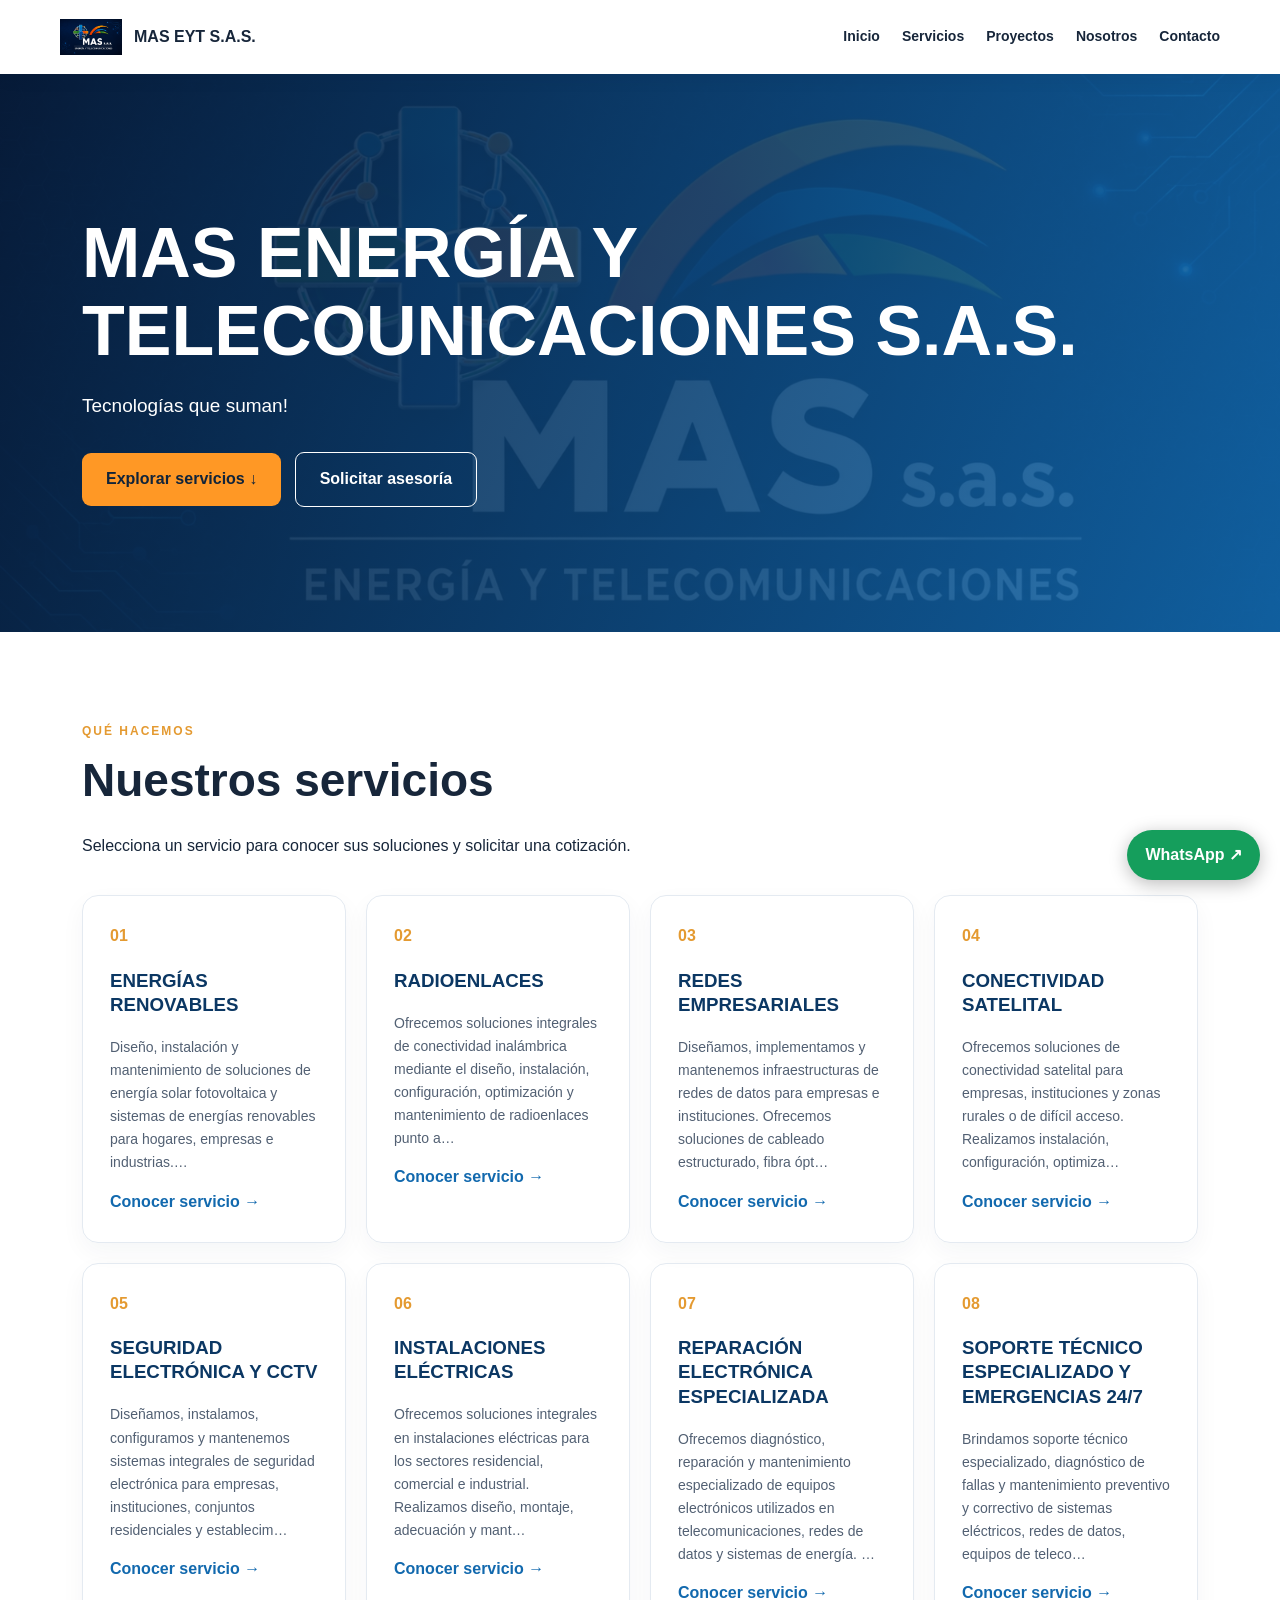
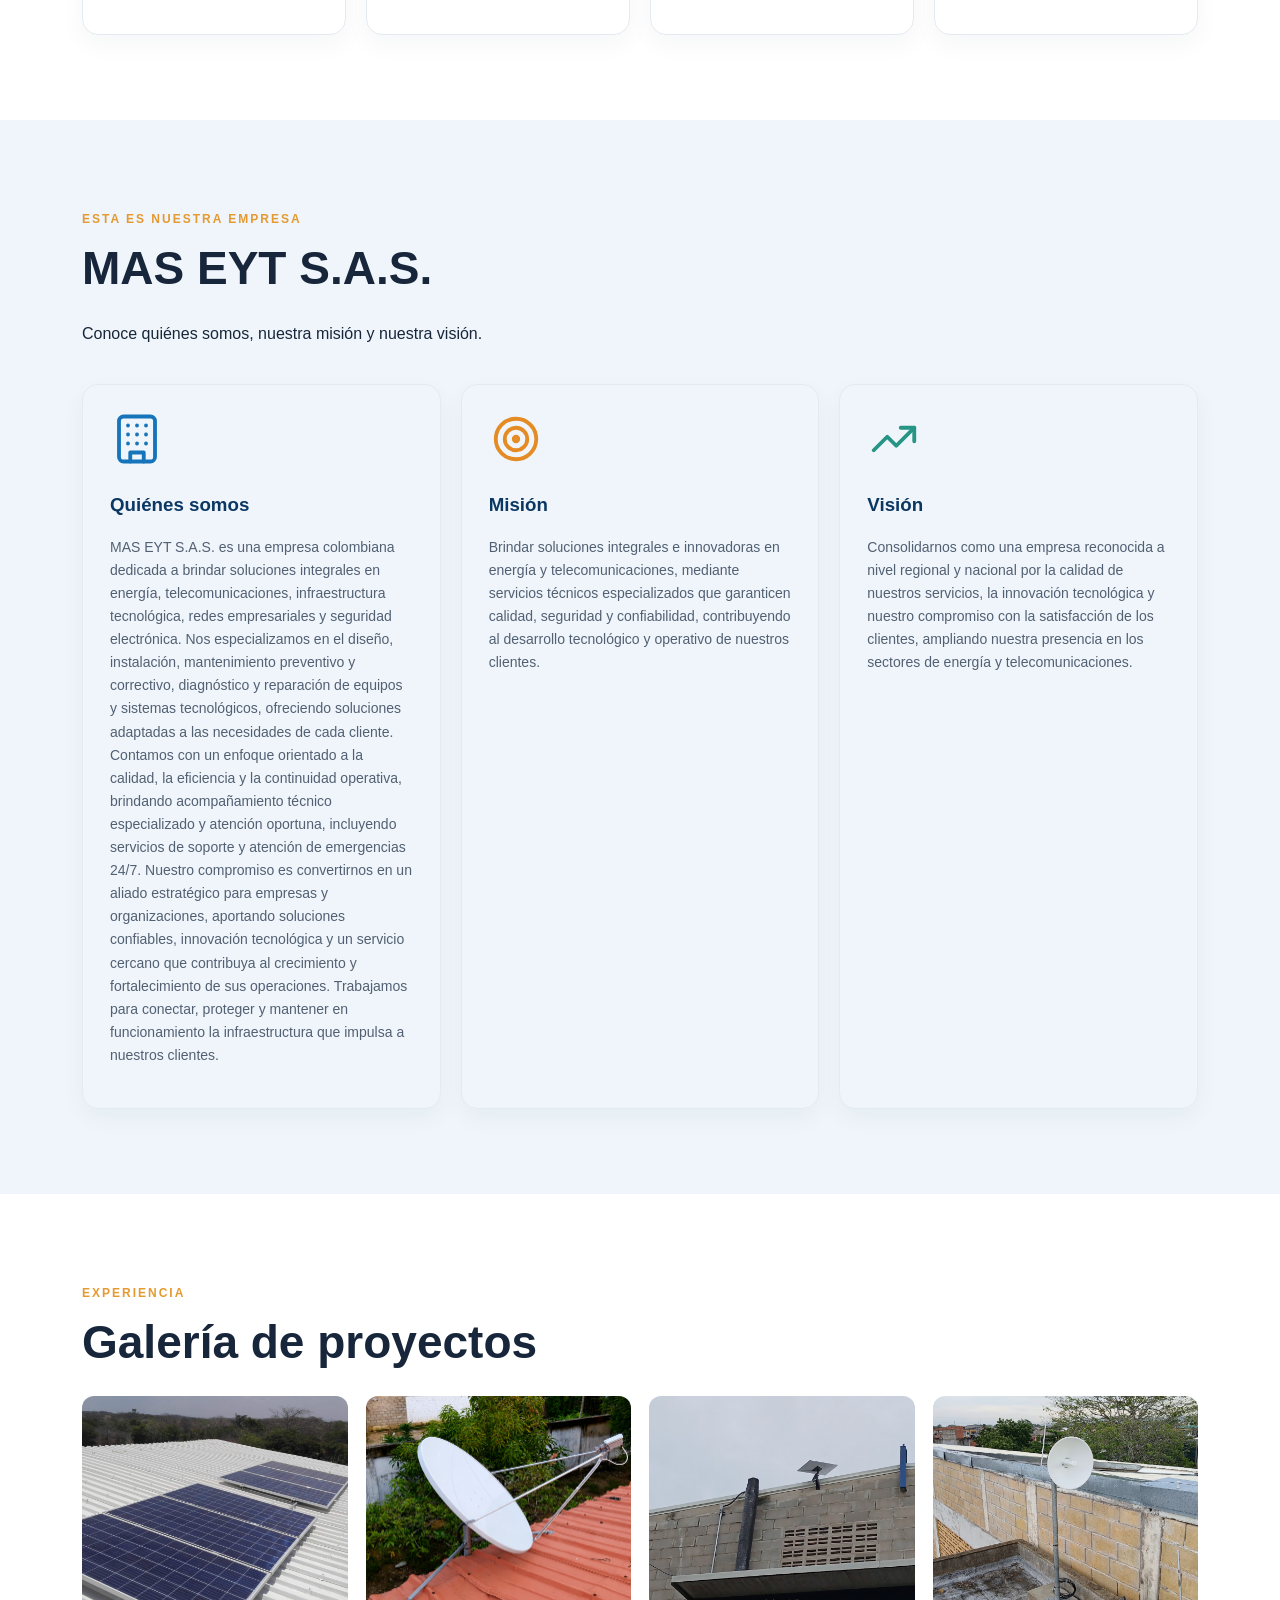
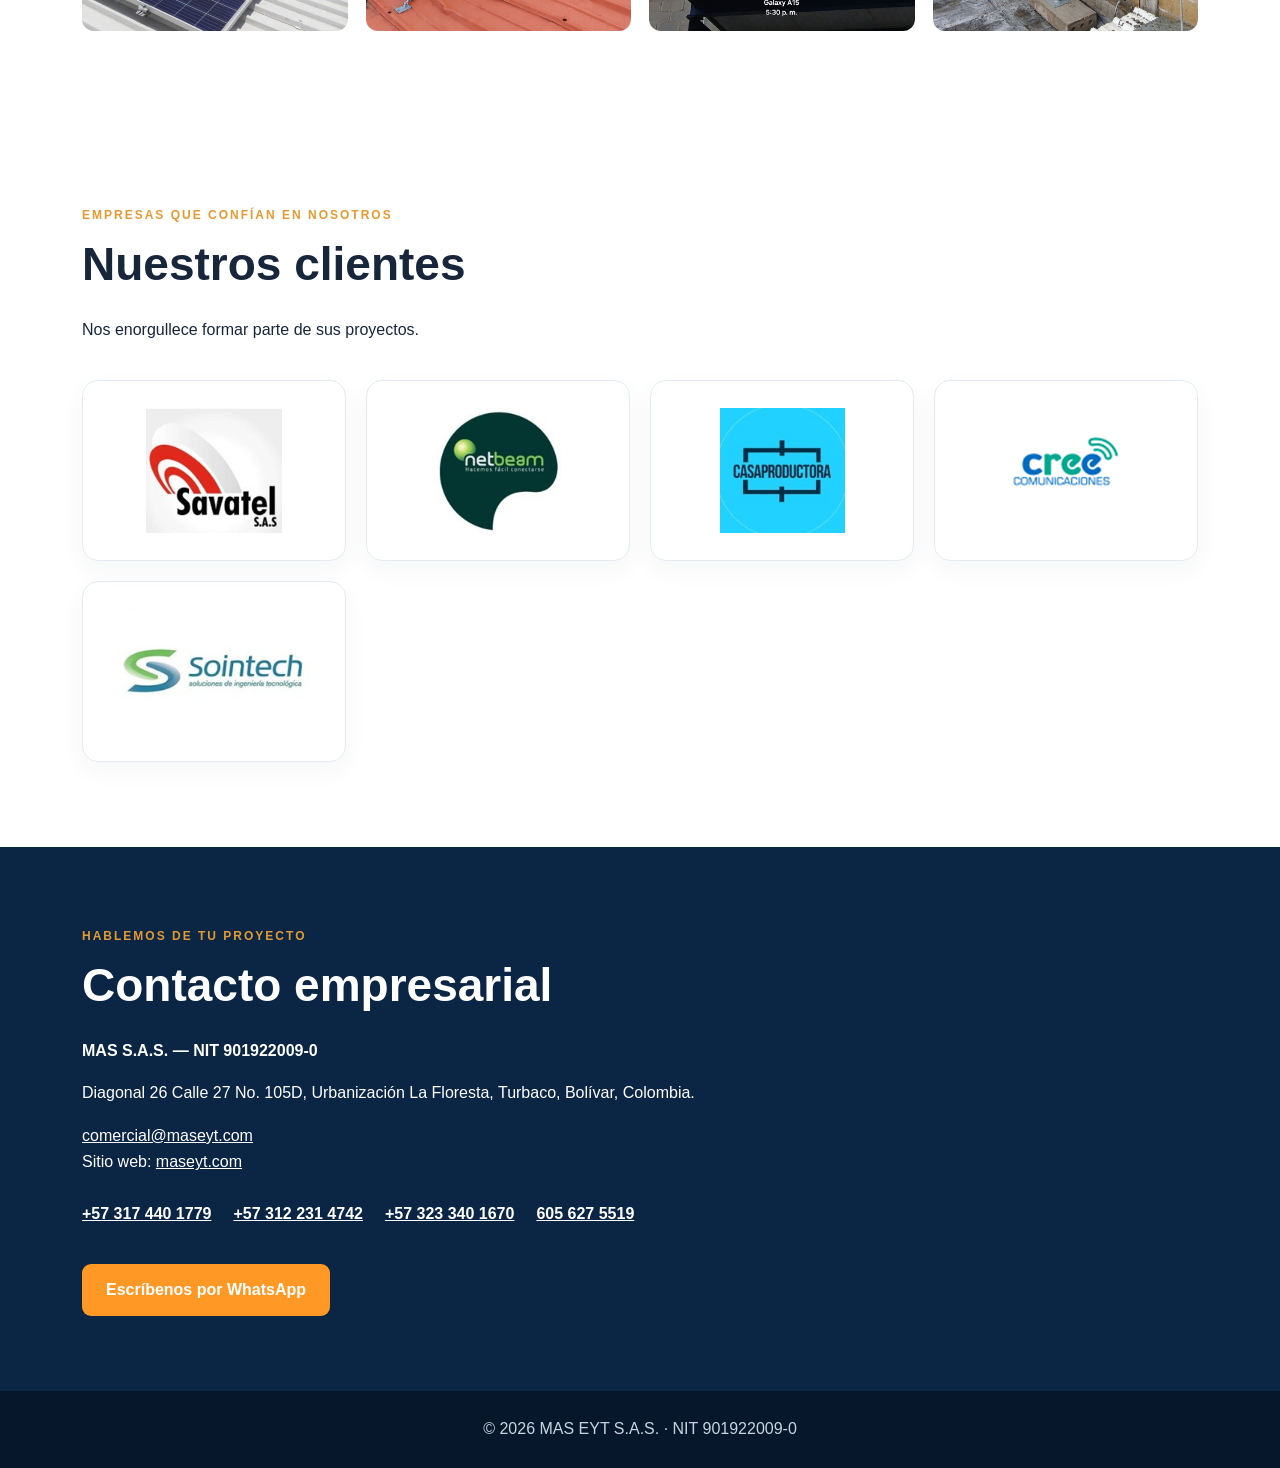
==== index.html @ 170ae97e "Update index.html" ====
<!doctype html><html lang="es"><head><meta charset="utf-8"><meta name="viewport" content="width=device-width, initial-scale=1"><meta name="description" content="MAS S.A.S. Energía, telecomunicaciones, radioenlaces, redes empresariales y soporte técnico en Colombia."><title>MAS S.A.S. | Energía y Telecomunicaciones</title><link rel="stylesheet" href="estilos.css"></head><body><header><a class="brand" href="index.html"><img src="assets/logo-mas.jpg" alt="Logo MAS S.A.S."><strong>MAS EYT S.A.S.</strong></a><nav><a href="index.html">Inicio</a><a href="index.html#servicios">Servicios</a><a href="index.html#proyectos">Proyectos</a><a href="index.html#nosotros">Nosotros</a><a href="index.html#contacto">Contacto</a></nav></header><main><section class="hero"><div class="wrap"><h1>Conectamos proyectos.<br><em>Impulsamos el futuro.</em></h1><p>Tecnologías que suman!</p><a class="btn" href="#servicios">Explorar servicios ↓</a> <a class="btn outline" href="#contacto">Solicitar asesoría</a></div></section><section id="servicios" class="wrap section"><span class="eyebrow">Qué hacemos</span><h2>Nuestros servicios</h2><p>Selecciona un servicio para conocer sus soluciones y solicitar una cotización.</p><div class="grid"><a class="service" href="servicio.html?id=0"><span class="num">01</span><h3>ENERGÍAS RENOVABLES</h3><p>Diseño, instalación y mantenimiento de soluciones de energía solar fotovoltaica y sistemas de energías renovables para hogares, empresas e industrias.…</p><span class="more">Conocer servicio →</span></a>
<a class="service" href="servicio.html?id=1"><span class="num">02</span><h3>RADIOENLACES</h3><p>Ofrecemos soluciones integrales de conectividad inalámbrica mediante el diseño, instalación, configuración, optimización y mantenimiento de radioenlaces punto a…</p><span class="more">Conocer servicio →</span></a>
<a class="service" href="servicio.html?id=2"><span class="num">03</span><h3>REDES EMPRESARIALES</h3><p>Diseñamos, implementamos y mantenemos infraestructuras de redes de datos para empresas e instituciones. Ofrecemos soluciones de cableado estructurado, fibra ópt…</p><span class="more">Conocer servicio →</span></a>
<a class="service" href="servicio.html?id=3"><span class="num">04</span><h3>CONECTIVIDAD SATELITAL</h3><p>Ofrecemos soluciones de conectividad satelital para empresas, instituciones y zonas rurales o de difícil acceso. Realizamos instalación, configuración, optimiza…</p><span class="more">Conocer servicio →</span></a>  
<a class="service" href="servicio.html?id=4"><span class="num">05</span><h3>SEGURIDAD ELECTRÓNICA Y CCTV</h3><p>Diseñamos, instalamos, configuramos y mantenemos sistemas integrales de seguridad electrónica para empresas, instituciones, conjuntos residenciales y establecim…</p><span class="more">Conocer servicio →</span></a>
<a class="service" href="servicio.html?id=5"><span class="num">06</span><h3>INSTALACIONES ELÉCTRICAS</h3><p>Ofrecemos soluciones integrales en instalaciones eléctricas para los sectores residencial, comercial e industrial. Realizamos diseño, montaje, adecuación y mant…</p><span class="more">Conocer servicio →</span></a>
<a class="service" href="servicio.html?id=6"><span class="num">07</span><h3>REPARACIÓN ELECTRÓNICA ESPECIALIZADA</h3><p>Ofrecemos diagnóstico, reparación y mantenimiento especializado de equipos electrónicos utilizados en telecomunicaciones, redes de datos y sistemas de energía. …</p><span class="more">Conocer servicio →</span></a>
<a class="service" href="servicio.html?id=7"><span class="num">08</span><h3>SOPORTE TÉCNICO ESPECIALIZADO Y EMERGENCIAS 24/7</h3><p>Brindamos soporte técnico especializado, diagnóstico de fallas y mantenimiento preventivo y correctivo de sistemas eléctricos, redes de datos, equipos de teleco…</p><span class="more">Conocer servicio →</span></a></div></section><section id="nosotros" class="section muted"><div class="wrap"><span class="eyebrow">Esta es nuestra empresa</span><h2>MAS EYT S.A.S.</h2><p>Conoce quiénes somos, nuestra misión y nuestra visión.</p><div class="grid"><article class="service"><div style="color:#1675BA;margin-bottom:16px;">   <svg width="54" height="54" viewBox="0 0 24 24" fill="none" stroke="currentColor" stroke-width="1.7" stroke-linecap="round" stroke-linejoin="round" aria-hidden="true">     <rect x="4" y="2" width="16" height="20" rx="2"/>     <path d="M9 22v-4h6v4M8 6h.01M12 6h.01M16 6h.01M8 10h.01M12 10h.01M16 10h.01M8 14h.01M12 14h.01M16 14h.01"/>   </svg> </div> <h3>Quiénes somos</h3><p id="quienes-somos"></p></article><article class="service"><div style="color:#E58B24;margin-bottom:16px;">   <svg width="54" height="54" viewBox="0 0 24 24" fill="none" stroke="currentColor" stroke-width="1.7" stroke-linecap="round" stroke-linejoin="round" aria-hidden="true">     <circle cx="12" cy="12" r="9"/>     <circle cx="12" cy="12" r="5"/>     <circle cx="12" cy="12" r="1"/>   </svg> </div> <h3>Misión</h3><p id="mision"></p></article><article class="service"><div style="color:#269585;margin-bottom:16px;">   <svg width="54" height="54" viewBox="0 0 24 24" fill="none" stroke="currentColor" stroke-width="1.7" stroke-linecap="round" stroke-linejoin="round" aria-hidden="true">     <path d="m3 17 6-6 4 4 8-8"/><path d="M15 7h6v6"/>     </svg> </div> <h3>Visión</h3><p id="vision"></p></article></div></div></section><section id="proyectos" class="wrap section"><span class="eyebrow">Experiencia</span><h2>Galería de proyectos</h2><div class="gallery"><img loading="lazy" src="assets/uploads/b1fb6195-31af-419f-89ba-320cda5b6b90.jfif" alt="Proyecto y trabajo de MAS S.A.S.">
<img loading="lazy" src="assets/uploads/7d783d48-de18-4930-9e18-d08ca59373d9.png" alt="Proyecto y trabajo de MAS S.A.S.">
<img loading="lazy" src="assets/uploads/20241220_173027.jpg" alt="Proyecto y trabajo de MAS S.A.S.">
<img loading="lazy" src="assets/uploads/20250723_154405.jpg" alt="Proyecto y trabajo de MAS S.A.S."></div></section></main><section id="clientes" class="wrap section">   <span class="eyebrow">Empresas que confían en nosotros</span>   <h2>Nuestros clientes</h2>   <p>Nos enorgullece formar parte de sus proyectos.</p>   <div id="logos-clientes" class="grid"></div> </section> <section id="contacto" class="contact"><div class="wrap"><span class="eyebrow">Hablemos de tu proyecto</span><h2>Contacto empresarial</h2><p><b>MAS S.A.S. — NIT 901922009-0</b></p><p>Diagonal 26 Calle 27 No. 105D, Urbanización La Floresta, Turbaco, Bolívar, Colombia.</p><p><a href="mailto:comercial@maseyt.com">comercial@maseyt.com</a><br>Sitio web: <a href="https://maseyt.com">maseyt.com</a></p><div class="phones">
  <a href="tel:+573174401779">317 440 1779</a>
  <a href="tel:+573122314742">312 231 4742</a>
  <a href="tel:+573233401670">323 340 1670</a>
  <a href="tel:+576056275519">605 627 5519</a>
</div><a class="btn" href="https://wa.me/573233401670" target="_blank" rel="noopener">Escríbenos por WhatsApp</a></div></section><footer>© 2026 MAS S.A.S. · Energía y Telecomunicaciones · NIT 901922009-0</footer><a class="floating" href="https://wa.me/573233401670" aria-label="WhatsApp">WhatsApp ↗</a>
<script>
fetch('/contenido/inicio.json')
  .then(respuesta => {
    if (!respuesta.ok) throw new Error('No se pudo cargar inicio.json');
    return respuesta.json();
  })
  .then(datos => {
    const titulo = document.querySelector('.hero h1');
    const descripcion = document.querySelector('.hero p');
    const hero = document.querySelector('.hero');

    if (titulo && datos.titulo) {
      titulo.textContent = datos.titulo;
    }

    if (descripcion && datos['descripción']) {
      descripcion.textContent = datos['descripción'];
    }

    if (hero && datos.imagen) {
      hero.style.backgroundImage =
        "linear-gradient(110deg, #071b38ed, #1269aee3), url(" +
        encodeURI(datos.imagen) + ")";
    }
  })
  .catch(error => console.error('Error al cargar contenido:', error));
</script>
<script>
fetch('/contenido/empresa.json')
  .then(respuesta => {
    if (!respuesta.ok) throw new Error('No se pudo cargar empresa.json');
    return respuesta.json();
  })
  .then(datos => {
    // Actualizar el pie de página
    const pie = document.querySelector('footer');

    if (pie && datos.pie_pagina) {
      pie.textContent = datos.pie_pagina;
    }

    // Actualizar el botón flotante de WhatsApp
    const botonWhatsApp = document.querySelector('a.floating');

    if (botonWhatsApp && datos.whatsapp) {
      const numero = datos.whatsapp.replace(/\D/g, '');
      if (numero.length === 10) {
        botonWhatsApp.href = 'https://wa.me/57' + numero;
      }
    }

    // Actualizar los datos de contacto
    const contacto = document.querySelector('#contacto');

    if (contacto) {
      if (datos.correo) {
        contacto.querySelectorAll('a[href^="mailto:"]').forEach(enlace => {
          enlace.href = 'mailto:' + datos.correo;
          enlace.textContent = datos.correo;
        });
      }

      if (datos.telefono) {
        const numeros = datos.telefono.split('|').map(n => n.trim());
        const enlaces = contacto.querySelectorAll('.phones a[href^="tel:"]');

        enlaces.forEach((enlace, indice) => {
          if (numeros[indice]) {
            enlace.textContent = numeros[indice];
            enlace.href = 'tel:+57' + numeros[indice].replace(/\D/g, '');
          }
        });
      }

      if (datos.whatsapp) {
        const boton = contacto.querySelector('a[href*="wa.me"]');
        const numero = datos.whatsapp.replace(/\D/g, '');

        if (boton && numero.length === 10) {
          boton.href = 'https://wa.me/57' + numero;
        }
      }
    }
  })
  .catch(error => console.error('Error al cargar información empresarial:', error));
</script>
<script> fetch('/contenido/nosotros.json')   .then(respuesta => {     if (!respuesta.ok) {       throw new Error('No se pudo cargar nosotros.json');     }     return respuesta.json();   })   .then(datos => {     const quienes = document.getElementById('quienes-somos');     const mision = document.getElementById('mision');     const vision = document.getElementById('vision');      if (quienes) quienes.textContent = datos.quienes_somos || '';     if (mision) mision.textContent = datos.mision || '';     if (vision) vision.textContent = datos.vision || '';   })   .catch(error => {     console.error('Error al cargar información institucional:', error);   }); </script>  <script> fetch('/contenido/clientes.json')   .then(respuesta => {     if (!respuesta.ok) throw new Error('No se pudo cargar clientes.json');     return respuesta.json();   })   .then(datos => {     const contenedor = document.getElementById('logos-clientes');     if (!contenedor || !Array.isArray(datos.clientes)) return;      contenedor.innerHTML = '';      datos.clientes.forEach(cliente => {       if (!cliente.nombre || !cliente.logo) return;        const tarjeta = document.createElement('div');       tarjeta.className = 'service';       tarjeta.style.display = 'flex';       tarjeta.style.alignItems = 'center';       tarjeta.style.justifyContent = 'center';       tarjeta.style.minHeight = '160px';        const imagen = document.createElement('img');       imagen.src = cliente.logo;       imagen.alt = 'Logotipo de ' + cliente.nombre;       imagen.loading = 'lazy';       imagen.style.maxWidth = '100%';       imagen.style.maxHeight = '125px';       imagen.style.objectFit = 'contain';        tarjeta.appendChild(imagen);       contenedor.appendChild(tarjeta);     });   })   .catch(error => console.error('Error al cargar clientes:', error)); </script> </body></html>
---- estilos.css ----
*{box-sizing:border-box}html{scroll-behavior:smooth}body{margin:0;font:16px/1.65 Arial,sans-serif;color:#17263a;background:#fff}a{color:inherit}header{position:sticky;top:0;background:#fff;z-index:5;box-shadow:0 2px 18px #071b3214;padding:10px max(20px,calc((100vw - 1160px)/2));display:flex;align-items:center;justify-content:space-between;gap:20px}.brand{display:flex;align-items:center;gap:12px;text-decoration:none}.brand img{height:54px;width:62px;object-fit:contain}nav{display:flex;gap:22px;flex-wrap:wrap}nav a{text-decoration:none;font-weight:600;font-size:14px}.wrap{max-width:1160px;margin:auto;padding-left:22px;padding-right:22px}.section{padding-top:85px;padding-bottom:85px}.hero{background:linear-gradient(110deg,#071b38ed,#1269aee3),url('assets/uploads/20250723_154405.jpg') center/cover;color:white;padding:125px 0}.hero h1{font-size:clamp(36px,5.5vw,70px);line-height:1.12;margin:15px 0}.hero em{font-style:normal;color:#ffb24c}.hero p{max-width:640px;font-size:19px}.eyebrow{text-transform:uppercase;letter-spacing:2px;font-weight:700;color:#e49a31;font-size:12px}h2{font-size:clamp(30px,4vw,46px);line-height:1.2;margin:10px 0 25px}.btn{display:inline-block;background:#ff9825;color:#11243a;text-decoration:none;font-weight:700;padding:13px 24px;border-radius:9px;margin:12px 9px 0 0}.outline{border:1px solid #fff;background:transparent;color:white}.grid{display:grid;grid-template-columns:repeat(auto-fit,minmax(240px,1fr));gap:20px;margin-top:36px}.service{padding:27px;border:1px solid #e4eaf1;border-radius:16px;text-decoration:none;box-shadow:0 9px 24px #11243a0b;transition:transform .2s}.service:hover{transform:translateY(-5px);border-color:#ff9825}.service h3{line-height:1.3;color:#0b3763}.service p{color:#526073;font-size:14px}.num{color:#e49a31;font-weight:800}.more{color:#1269ae;font-weight:700}.muted{background:#eff5fa}.gallery{display:grid;grid-template-columns:repeat(auto-fit,minmax(230px,1fr));gap:18px}.gallery img{width:100%;height:235px;object-fit:cover;border-radius:12px}.contact{background:#0b2544;color:#fff;padding:75px 0}.contact a{color:#fff}.phones{display:flex;gap:12px 22px;flex-wrap:wrap;margin:25px 0}.phones a{font-weight:700}footer{text-align:center;background:#06172b;color:#c8d4df;padding:25px}.floating{position:fixed;bottom:20px;right:20px;background:#159e5c;color:#fff;text-decoration:none;padding:12px 18px;border-radius:30px;font-weight:700;box-shadow:0 4px 18px #0004}.detail{max-width:800px;padding:50px 0 100px}.detail h1{font-size:clamp(34px,5vw,56px);line-height:1.2}.detail p{font-size:19px;white-space:pre-line}@media(max-width:700px){header{display:block;text-align:center}.brand{justify-content:center}nav{justify-content:center;gap:12px}.hero{padding:75px 0}.section{padding-top:55px;padding-bottom:55px}}
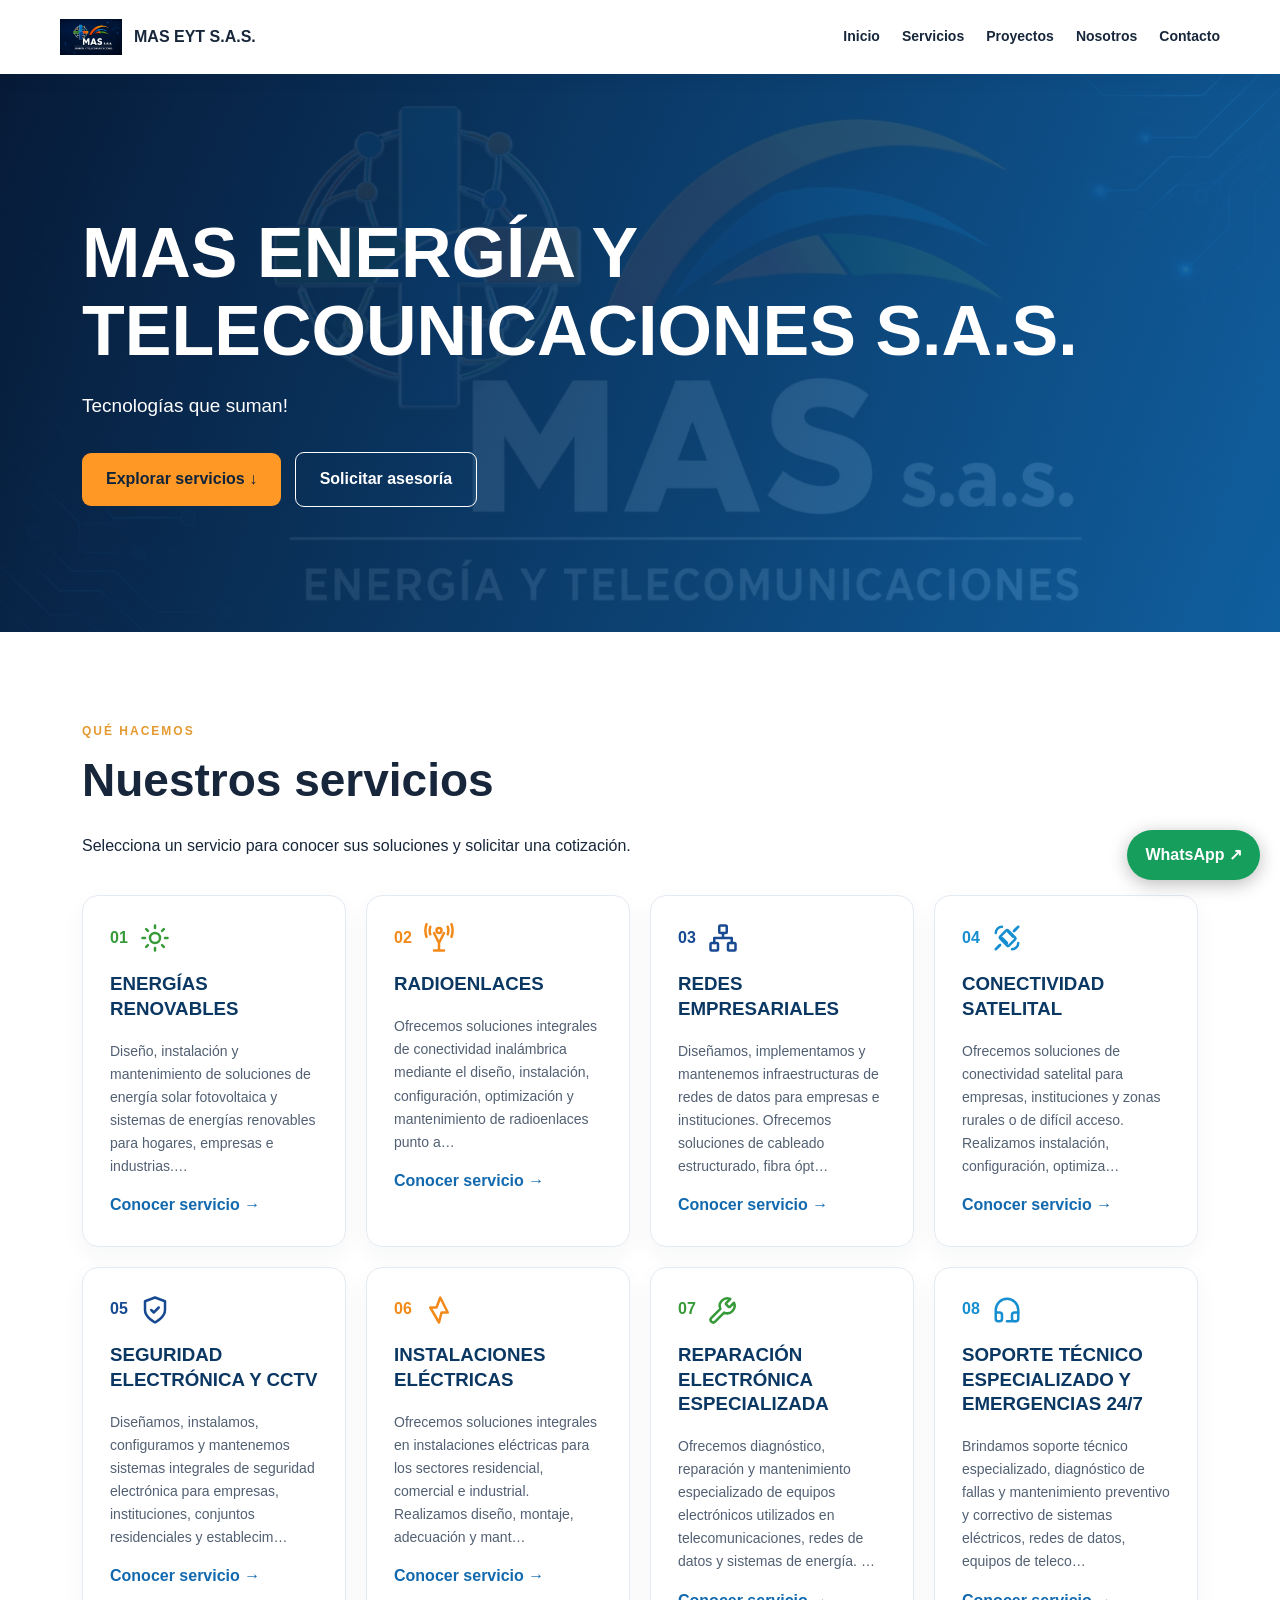
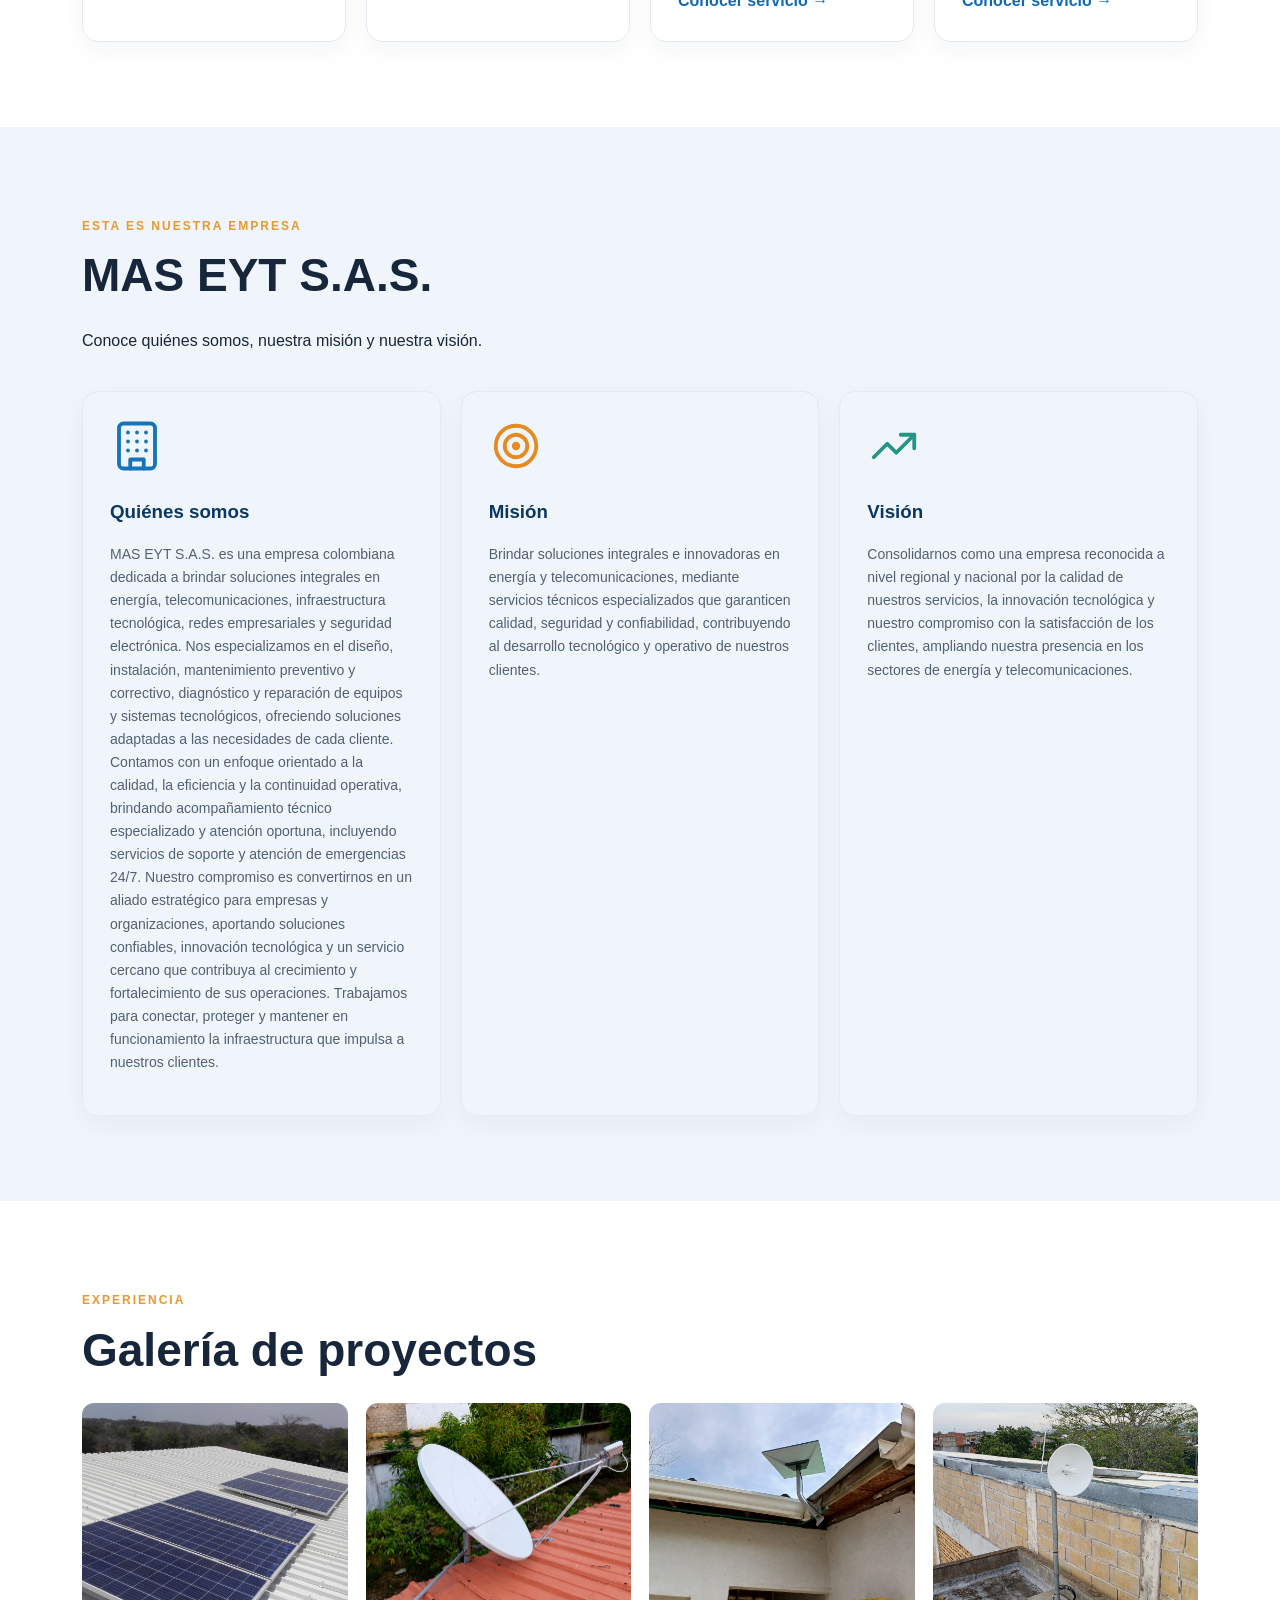
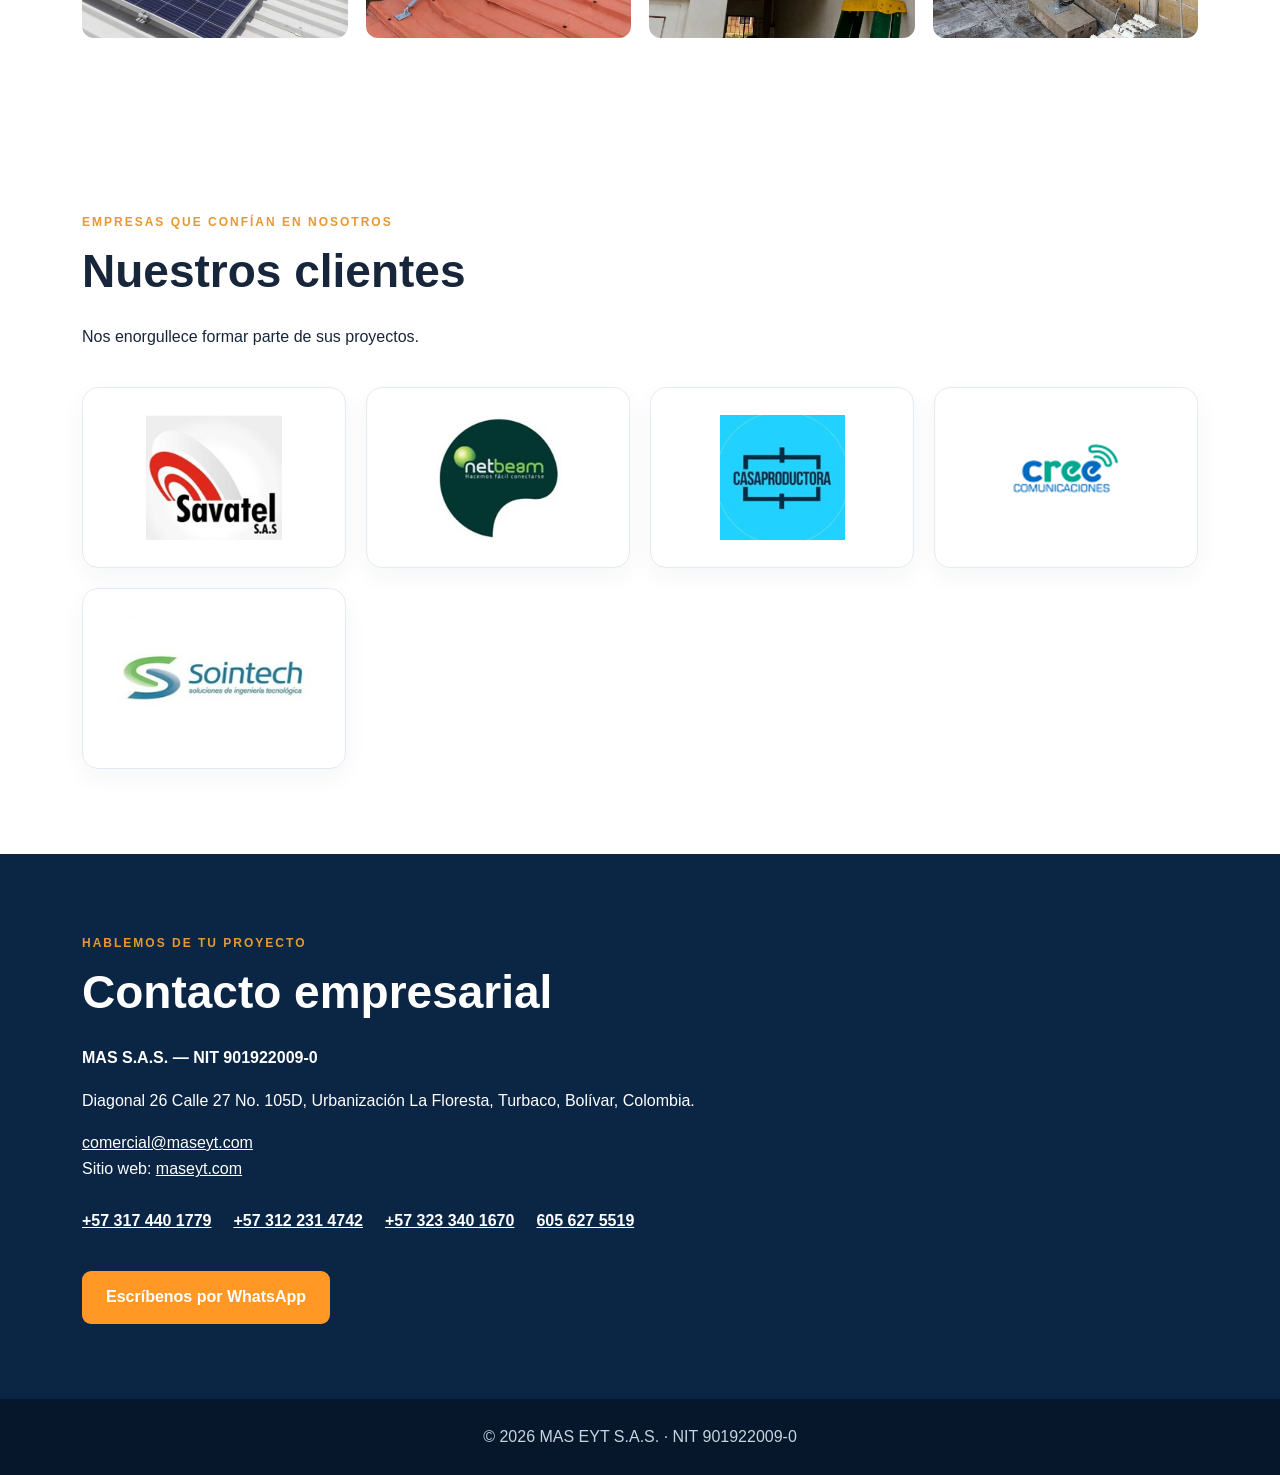
==== commit 0172a956: "Update index.html" ====
--- a/index.html
+++ b/index.html
@@ -1,11 +1,11 @@
-<!doctype html><html lang="es"><head><meta charset="utf-8"><meta name="viewport" content="width=device-width, initial-scale=1"><meta name="description" content="MAS S.A.S. Energía, telecomunicaciones, radioenlaces, redes empresariales y soporte técnico en Colombia."><title>MAS S.A.S. | Energía y Telecomunicaciones</title><link rel="stylesheet" href="estilos.css"></head><body><header><a class="brand" href="index.html"><img src="assets/logo-mas.jpg" alt="Logo MAS S.A.S."><strong>MAS EYT S.A.S.</strong></a><nav><a href="index.html">Inicio</a><a href="index.html#servicios">Servicios</a><a href="index.html#proyectos">Proyectos</a><a href="index.html#nosotros">Nosotros</a><a href="index.html#contacto">Contacto</a></nav></header><main><section class="hero"><div class="wrap"><h1>Conectamos proyectos.<br><em>Impulsamos el futuro.</em></h1><p>Tecnologías que suman!</p><a class="btn" href="#servicios">Explorar servicios ↓</a> <a class="btn outline" href="#contacto">Solicitar asesoría</a></div></section><section id="servicios" class="wrap section"><span class="eyebrow">Qué hacemos</span><h2>Nuestros servicios</h2><p>Selecciona un servicio para conocer sus soluciones y solicitar una cotización.</p><div class="grid"><a class="service" href="servicio.html?id=0"><span class="num">01</span><h3>ENERGÍAS RENOVABLES</h3><p>Diseño, instalación y mantenimiento de soluciones de energía solar fotovoltaica y sistemas de energías renovables para hogares, empresas e industrias.…</p><span class="more">Conocer servicio →</span></a>
-<a class="service" href="servicio.html?id=1"><span class="num">02</span><h3>RADIOENLACES</h3><p>Ofrecemos soluciones integrales de conectividad inalámbrica mediante el diseño, instalación, configuración, optimización y mantenimiento de radioenlaces punto a…</p><span class="more">Conocer servicio →</span></a>
-<a class="service" href="servicio.html?id=2"><span class="num">03</span><h3>REDES EMPRESARIALES</h3><p>Diseñamos, implementamos y mantenemos infraestructuras de redes de datos para empresas e instituciones. Ofrecemos soluciones de cableado estructurado, fibra ópt…</p><span class="more">Conocer servicio →</span></a>
-<a class="service" href="servicio.html?id=3"><span class="num">04</span><h3>CONECTIVIDAD SATELITAL</h3><p>Ofrecemos soluciones de conectividad satelital para empresas, instituciones y zonas rurales o de difícil acceso. Realizamos instalación, configuración, optimiza…</p><span class="more">Conocer servicio →</span></a>  
-<a class="service" href="servicio.html?id=4"><span class="num">05</span><h3>SEGURIDAD ELECTRÓNICA Y CCTV</h3><p>Diseñamos, instalamos, configuramos y mantenemos sistemas integrales de seguridad electrónica para empresas, instituciones, conjuntos residenciales y establecim…</p><span class="more">Conocer servicio →</span></a>
-<a class="service" href="servicio.html?id=5"><span class="num">06</span><h3>INSTALACIONES ELÉCTRICAS</h3><p>Ofrecemos soluciones integrales en instalaciones eléctricas para los sectores residencial, comercial e industrial. Realizamos diseño, montaje, adecuación y mant…</p><span class="more">Conocer servicio →</span></a>
-<a class="service" href="servicio.html?id=6"><span class="num">07</span><h3>REPARACIÓN ELECTRÓNICA ESPECIALIZADA</h3><p>Ofrecemos diagnóstico, reparación y mantenimiento especializado de equipos electrónicos utilizados en telecomunicaciones, redes de datos y sistemas de energía. …</p><span class="more">Conocer servicio →</span></a>
-<a class="service" href="servicio.html?id=7"><span class="num">08</span><h3>SOPORTE TÉCNICO ESPECIALIZADO Y EMERGENCIAS 24/7</h3><p>Brindamos soporte técnico especializado, diagnóstico de fallas y mantenimiento preventivo y correctivo de sistemas eléctricos, redes de datos, equipos de teleco…</p><span class="more">Conocer servicio →</span></a></div></section><section id="nosotros" class="section muted"><div class="wrap"><span class="eyebrow">Esta es nuestra empresa</span><h2>MAS EYT S.A.S.</h2><p>Conoce quiénes somos, nuestra misión y nuestra visión.</p><div class="grid"><article class="service"><div style="color:#1675BA;margin-bottom:16px;">   <svg width="54" height="54" viewBox="0 0 24 24" fill="none" stroke="currentColor" stroke-width="1.7" stroke-linecap="round" stroke-linejoin="round" aria-hidden="true">     <rect x="4" y="2" width="16" height="20" rx="2"/>     <path d="M9 22v-4h6v4M8 6h.01M12 6h.01M16 6h.01M8 10h.01M12 10h.01M16 10h.01M8 14h.01M12 14h.01M16 14h.01"/>   </svg> </div> <h3>Quiénes somos</h3><p id="quienes-somos"></p></article><article class="service"><div style="color:#E58B24;margin-bottom:16px;">   <svg width="54" height="54" viewBox="0 0 24 24" fill="none" stroke="currentColor" stroke-width="1.7" stroke-linecap="round" stroke-linejoin="round" aria-hidden="true">     <circle cx="12" cy="12" r="9"/>     <circle cx="12" cy="12" r="5"/>     <circle cx="12" cy="12" r="1"/>   </svg> </div> <h3>Misión</h3><p id="mision"></p></article><article class="service"><div style="color:#269585;margin-bottom:16px;">   <svg width="54" height="54" viewBox="0 0 24 24" fill="none" stroke="currentColor" stroke-width="1.7" stroke-linecap="round" stroke-linejoin="round" aria-hidden="true">     <path d="m3 17 6-6 4 4 8-8"/><path d="M15 7h6v6"/>     </svg> </div> <h3>Visión</h3><p id="vision"></p></article></div></div></section><section id="proyectos" class="wrap section"><span class="eyebrow">Experiencia</span><h2>Galería de proyectos</h2><div class="gallery"><img loading="lazy" src="assets/uploads/b1fb6195-31af-419f-89ba-320cda5b6b90.jfif" alt="Proyecto y trabajo de MAS S.A.S.">
+<!doctype html><html lang="es"><head><meta charset="utf-8"><meta name="viewport" content="width=device-width, initial-scale=1"><meta name="description" content="MAS S.A.S. Energía, telecomunicaciones, radioenlaces, redes empresariales y soporte técnico en Colombia."><title>MAS S.A.S. | Energía y Telecomunicaciones</title><link rel="stylesheet" href="estilos.css"></head><body><header><a class="brand" href="index.html"><img src="assets/logo-mas.jpg" alt="Logo MAS S.A.S."><strong>MAS EYT S.A.S.</strong></a><nav><a href="index.html">Inicio</a><a href="index.html#servicios">Servicios</a><a href="index.html#proyectos">Proyectos</a><a href="index.html#nosotros">Nosotros</a><a href="index.html#contacto">Contacto</a></nav></header><main><section class="hero"><div class="wrap"><h1>Conectamos proyectos.<br><em>Impulsamos el futuro.</em></h1><p>Tecnologías que suman!</p><a class="btn" href="#servicios">Explorar servicios ↓</a> <a class="btn outline" href="#contacto">Solicitar asesoría</a></div></section><section id="servicios" class="wrap section"><span class="eyebrow">Qué hacemos</span><h2>Nuestros servicios</h2><p>Selecciona un servicio para conocer sus soluciones y solicitar una cotización.</p><div class="grid"><a class="service" href="servicio.html?id=0"><span class="num" style="color:#379A38;display:inline-flex;align-items:center;gap:12px;">   01   <svg width="30" height="30" viewBox="0 0 24 24" fill="none" stroke="currentColor" stroke-width="2" stroke-linecap="round" stroke-linejoin="round" aria-hidden="true">     <circle cx="12" cy="12" r="4"/>     <path d="M12 2v2M12 20v2M4.93 4.93l1.42 1.42M17.65 17.65l1.42 1.42M2 12h2M20 12h2M4.93 19.07l1.42-1.42M17.65 6.35l1.42-1.42"/>   </svg> </span><h3>ENERGÍAS RENOVABLES</h3><p>Diseño, instalación y mantenimiento de soluciones de energía solar fotovoltaica y sistemas de energías renovables para hogares, empresas e industrias.…</p><span class="more">Conocer servicio →</span></a>
+<a class="service" href="servicio.html?id=1"><span class="num" style="color:#F28A19;display:inline-flex;align-items:center;gap:12px;">   02   <svg width="30" height="30" viewBox="0 0 24 24" fill="none" stroke="currentColor" stroke-width="2" stroke-linecap="round" stroke-linejoin="round" aria-hidden="true">     <path d="M12 16v6M8 22h8M12 16l-4-8M12 16l4-8"/>     <circle cx="12" cy="6" r="2"/>     <path d="M5 3a10 10 0 0 0 0 6M19 3a10 10 0 0 1 0 6M2 1a15 15 0 0 0 0 10M22 1a15 15 0 0 1 0 10"/>   </svg> </span><h3>RADIOENLACES</h3><p>Ofrecemos soluciones integrales de conectividad inalámbrica mediante el diseño, instalación, configuración, optimización y mantenimiento de radioenlaces punto a…</p><span class="more">Conocer servicio →</span></a>
+<a class="service" href="servicio.html?id=2"><span class="num" style="color:#174A91;display:inline-flex;align-items:center;gap:12px;">   03   <svg width="30" height="30" viewBox="0 0 24 24" fill="none" stroke="currentColor" stroke-width="2" stroke-linecap="round" stroke-linejoin="round" aria-hidden="true">     <rect x="9" y="2" width="6" height="6" rx="1"/>     <rect x="2" y="16" width="6" height="6" rx="1"/>     <rect x="16" y="16" width="6" height="6" rx="1"/>     <path d="M12 8v4M5 16v-4h14v4"/>   </svg> </span><h3>REDES EMPRESARIALES</h3><p>Diseñamos, implementamos y mantenemos infraestructuras de redes de datos para empresas e instituciones. Ofrecemos soluciones de cableado estructurado, fibra ópt…</p><span class="more">Conocer servicio →</span></a>
+<a class="service" href="servicio.html?id=3"><span class="num" style="color:#168ED0;display:inline-flex;align-items:center;gap:12px;">   04   <svg width="30" height="30" viewBox="0 0 24 24" fill="none" stroke="currentColor" stroke-width="2" stroke-linecap="round" stroke-linejoin="round" aria-hidden="true">     <path d="m13 7 4 4"/>     <path d="m8 12 4 4"/>     <path d="m6.5 17.5-2 2"/>     <path d="m17.5 6.5 2-2"/>     <path d="m3 21 3-3"/>     <path d="m18 6 3-3"/>     <rect x="8" y="7" width="9" height="10" rx="1" transform="rotate(-45 12.5 12)"/>     <path d="M3 8a5 5 0 0 1 5-5M16 21a5 5 0 0 0 5-5"/>   </svg> </span><h3>CONECTIVIDAD SATELITAL</h3><p>Ofrecemos soluciones de conectividad satelital para empresas, instituciones y zonas rurales o de difícil acceso. Realizamos instalación, configuración, optimiza…</p><span class="more">Conocer servicio →</span></a>  
+<a class="service" href="servicio.html?id=4"><span class="num" style="color:#174A91;display:inline-flex;align-items:center;gap:12px;">   05   <svg width="30" height="30" viewBox="0 0 24 24" fill="none" stroke="currentColor" stroke-width="2" stroke-linecap="round" stroke-linejoin="round" aria-hidden="true">     <path d="M12 22s8-4 8-10V5l-8-3-8 3v7c0 6 8 10 8 10Z"/>     <path d="m9 12 2 2 4-4"/>   </svg> </span><h3>SEGURIDAD ELECTRÓNICA Y CCTV</h3><p>Diseñamos, instalamos, configuramos y mantenemos sistemas integrales de seguridad electrónica para empresas, instituciones, conjuntos residenciales y establecim…</p><span class="more">Conocer servicio →</span></a>
+<a class="service" href="servicio.html?id=5"><span class="num" style="color:#F28A19;display:inline-flex;align-items:center;gap:12px;">   06   <svg width="30" height="30" viewBox="0 0 24 24" fill="none" stroke="currentColor" stroke-width="2" stroke-linecap="round" stroke-linejoin="round" aria-hidden="true">     <path d="m13 2-3 8H5l7 12 2-8h5L13 2Z"/>   </svg> </span><h3>INSTALACIONES ELÉCTRICAS</h3><p>Ofrecemos soluciones integrales en instalaciones eléctricas para los sectores residencial, comercial e industrial. Realizamos diseño, montaje, adecuación y mant…</p><span class="more">Conocer servicio →</span></a>
+<a class="service" href="servicio.html?id=6"><span class="num" style="color:#379A38;display:inline-flex;align-items:center;gap:12px;">   07   <svg width="30" height="30" viewBox="0 0 24 24" fill="none" stroke="currentColor" stroke-width="2" stroke-linecap="round" stroke-linejoin="round" aria-hidden="true">     <path d="M14.7 6.3a1 1 0 0 0 0 1.4l1.6 1.6a1 1 0 0 0 1.4 0l3.1-3.1a6 6 0 0 1-7.9 7.9l-7.2 7.2a2.1 2.1 0 0 1-3-3l7.2-7.2a6 6 0 0 1 7.9-7.9l-3.1 3.1z"/>   </svg> </span><h3>REPARACIÓN ELECTRÓNICA ESPECIALIZADA</h3><p>Ofrecemos diagnóstico, reparación y mantenimiento especializado de equipos electrónicos utilizados en telecomunicaciones, redes de datos y sistemas de energía. …</p><span class="more">Conocer servicio →</span></a>
+<a class="service" href="servicio.html?id=7"><span class="num" style="color:#168ED0;display:inline-flex;align-items:center;gap:12px;">   08   <svg width="30" height="30" viewBox="0 0 24 24" fill="none" stroke="currentColor" stroke-width="2" stroke-linecap="round" stroke-linejoin="round" aria-hidden="true">     <path d="M3 14h3a2 2 0 0 1 2 2v3a2 2 0 0 1-2 2H5a2 2 0 0 1-2-2v-7a9 9 0 0 1 18 0v7a2 2 0 0 1-2 2h-1"/>     <path d="M21 14h-3a2 2 0 0 0-2 2v3a2 2 0 0 0 2 2"/>     <path d="M12 21h4"/>   </svg> </span><h3>SOPORTE TÉCNICO ESPECIALIZADO Y EMERGENCIAS 24/7</h3><p>Brindamos soporte técnico especializado, diagnóstico de fallas y mantenimiento preventivo y correctivo de sistemas eléctricos, redes de datos, equipos de teleco…</p><span class="more">Conocer servicio →</span></a></div></section><section id="nosotros" class="section muted"><div class="wrap"><span class="eyebrow">Esta es nuestra empresa</span><h2>MAS EYT S.A.S.</h2><p>Conoce quiénes somos, nuestra misión y nuestra visión.</p><div class="grid"><article class="service"><div style="color:#1675BA;margin-bottom:16px;">   <svg width="54" height="54" viewBox="0 0 24 24" fill="none" stroke="currentColor" stroke-width="1.7" stroke-linecap="round" stroke-linejoin="round" aria-hidden="true">     <rect x="4" y="2" width="16" height="20" rx="2"/>     <path d="M9 22v-4h6v4M8 6h.01M12 6h.01M16 6h.01M8 10h.01M12 10h.01M16 10h.01M8 14h.01M12 14h.01M16 14h.01"/>   </svg> </div> <h3>Quiénes somos</h3><p id="quienes-somos"></p></article><article class="service"><div style="color:#E58B24;margin-bottom:16px;">   <svg width="54" height="54" viewBox="0 0 24 24" fill="none" stroke="currentColor" stroke-width="1.7" stroke-linecap="round" stroke-linejoin="round" aria-hidden="true">     <circle cx="12" cy="12" r="9"/>     <circle cx="12" cy="12" r="5"/>     <circle cx="12" cy="12" r="1"/>   </svg> </div> <h3>Misión</h3><p id="mision"></p></article><article class="service"><div style="color:#269585;margin-bottom:16px;">   <svg width="54" height="54" viewBox="0 0 24 24" fill="none" stroke="currentColor" stroke-width="1.7" stroke-linecap="round" stroke-linejoin="round" aria-hidden="true">     <path d="m3 17 6-6 4 4 8-8"/><path d="M15 7h6v6"/>     </svg> </div> <h3>Visión</h3><p id="vision"></p></article></div></div></section><section id="proyectos" class="wrap section"><span class="eyebrow">Experiencia</span><h2>Galería de proyectos</h2><div class="gallery" id="galeria-proyectos"><img loading="lazy" src="assets/uploads/b1fb6195-31af-419f-89ba-320cda5b6b90.jfif" alt="Proyecto y trabajo de MAS S.A.S.">
 <img loading="lazy" src="assets/uploads/7d783d48-de18-4930-9e18-d08ca59373d9.png" alt="Proyecto y trabajo de MAS S.A.S.">
 <img loading="lazy" src="assets/uploads/20241220_173027.jpg" alt="Proyecto y trabajo de MAS S.A.S.">
 <img loading="lazy" src="assets/uploads/20250723_154405.jpg" alt="Proyecto y trabajo de MAS S.A.S."></div></section></main><section id="clientes" class="wrap section">   <span class="eyebrow">Empresas que confían en nosotros</span>   <h2>Nuestros clientes</h2>   <p>Nos enorgullece formar parte de sus proyectos.</p>   <div id="logos-clientes" class="grid"></div> </section> <section id="contacto" class="contact"><div class="wrap"><span class="eyebrow">Hablemos de tu proyecto</span><h2>Contacto empresarial</h2><p><b>MAS S.A.S. — NIT 901922009-0</b></p><p>Diagonal 26 Calle 27 No. 105D, Urbanización La Floresta, Turbaco, Bolívar, Colombia.</p><p><a href="mailto:comercial@maseyt.com">comercial@maseyt.com</a><br>Sitio web: <a href="https://maseyt.com">maseyt.com</a></p><div class="phones">
@@ -100,4 +100,4 @@
   })
   .catch(error => console.error('Error al cargar información empresarial:', error));
 </script>
-<script> fetch('/contenido/nosotros.json')   .then(respuesta => {     if (!respuesta.ok) {       throw new Error('No se pudo cargar nosotros.json');     }     return respuesta.json();   })   .then(datos => {     const quienes = document.getElementById('quienes-somos');     const mision = document.getElementById('mision');     const vision = document.getElementById('vision');      if (quienes) quienes.textContent = datos.quienes_somos || '';     if (mision) mision.textContent = datos.mision || '';     if (vision) vision.textContent = datos.vision || '';   })   .catch(error => {     console.error('Error al cargar información institucional:', error);   }); </script>  <script> fetch('/contenido/clientes.json')   .then(respuesta => {     if (!respuesta.ok) throw new Error('No se pudo cargar clientes.json');     return respuesta.json();   })   .then(datos => {     const contenedor = document.getElementById('logos-clientes');     if (!contenedor || !Array.isArray(datos.clientes)) return;      contenedor.innerHTML = '';      datos.clientes.forEach(cliente => {       if (!cliente.nombre || !cliente.logo) return;        const tarjeta = document.createElement('div');       tarjeta.className = 'service';       tarjeta.style.display = 'flex';       tarjeta.style.alignItems = 'center';       tarjeta.style.justifyContent = 'center';       tarjeta.style.minHeight = '160px';        const imagen = document.createElement('img');       imagen.src = cliente.logo;       imagen.alt = 'Logotipo de ' + cliente.nombre;       imagen.loading = 'lazy';       imagen.style.maxWidth = '100%';       imagen.style.maxHeight = '125px';       imagen.style.objectFit = 'contain';        tarjeta.appendChild(imagen);       contenedor.appendChild(tarjeta);     });   })   .catch(error => console.error('Error al cargar clientes:', error)); </script> </body></html>
+<script> fetch('/contenido/nosotros.json')   .then(respuesta => {     if (!respuesta.ok) {       throw new Error('No se pudo cargar nosotros.json');     }     return respuesta.json();   })   .then(datos => {     const quienes = document.getElementById('quienes-somos');     const mision = document.getElementById('mision');     const vision = document.getElementById('vision');      if (quienes) quienes.textContent = datos.quienes_somos || '';     if (mision) mision.textContent = datos.mision || '';     if (vision) vision.textContent = datos.vision || '';   })   .catch(error => {     console.error('Error al cargar información institucional:', error);   }); </script>  <script> fetch('/contenido/clientes.json')   .then(respuesta => {     if (!respuesta.ok) throw new Error('No se pudo cargar clientes.json');     return respuesta.json();   })   .then(datos => {     const contenedor = document.getElementById('logos-clientes');     if (!contenedor || !Array.isArray(datos.clientes)) return;      contenedor.innerHTML = '';      datos.clientes.forEach(cliente => {       if (!cliente.nombre || !cliente.logo) return;        const tarjeta = document.createElement('div');       tarjeta.className = 'service';       tarjeta.style.display = 'flex';       tarjeta.style.alignItems = 'center';       tarjeta.style.justifyContent = 'center';       tarjeta.style.minHeight = '160px';        const imagen = document.createElement('img');       imagen.src = cliente.logo;       imagen.alt = 'Logotipo de ' + cliente.nombre;       imagen.loading = 'lazy';       imagen.style.maxWidth = '100%';       imagen.style.maxHeight = '125px';       imagen.style.objectFit = 'contain';        tarjeta.appendChild(imagen);       contenedor.appendChild(tarjeta);     });   })   .catch(error => console.error('Error al cargar clientes:', error)); </script> <script> fetch('/contenido/proyectos.json')   .then(respuesta => {     if (!respuesta.ok) throw new Error('No se pudieron cargar los proyectos');     return respuesta.json();   })   .then(datos => {     const galeria = document.getElementById('galeria-proyectos');     if (!galeria || !Array.isArray(datos.proyectos)) return;      const fragmento = document.createDocumentFragment();      datos.proyectos.forEach(proyecto => {       if (!proyecto.imagen) return;       const imagen = document.createElement('img');       imagen.src = proyecto.imagen;       imagen.alt = proyecto.descripcion || 'Proyecto de MAS EYT S.A.S.';       imagen.loading = 'lazy';       fragmento.appendChild(imagen);     });      galeria.replaceChildren(fragmento);   })   .catch(error => console.error('Error al cargar proyectos:', error)); </script> </body></html>
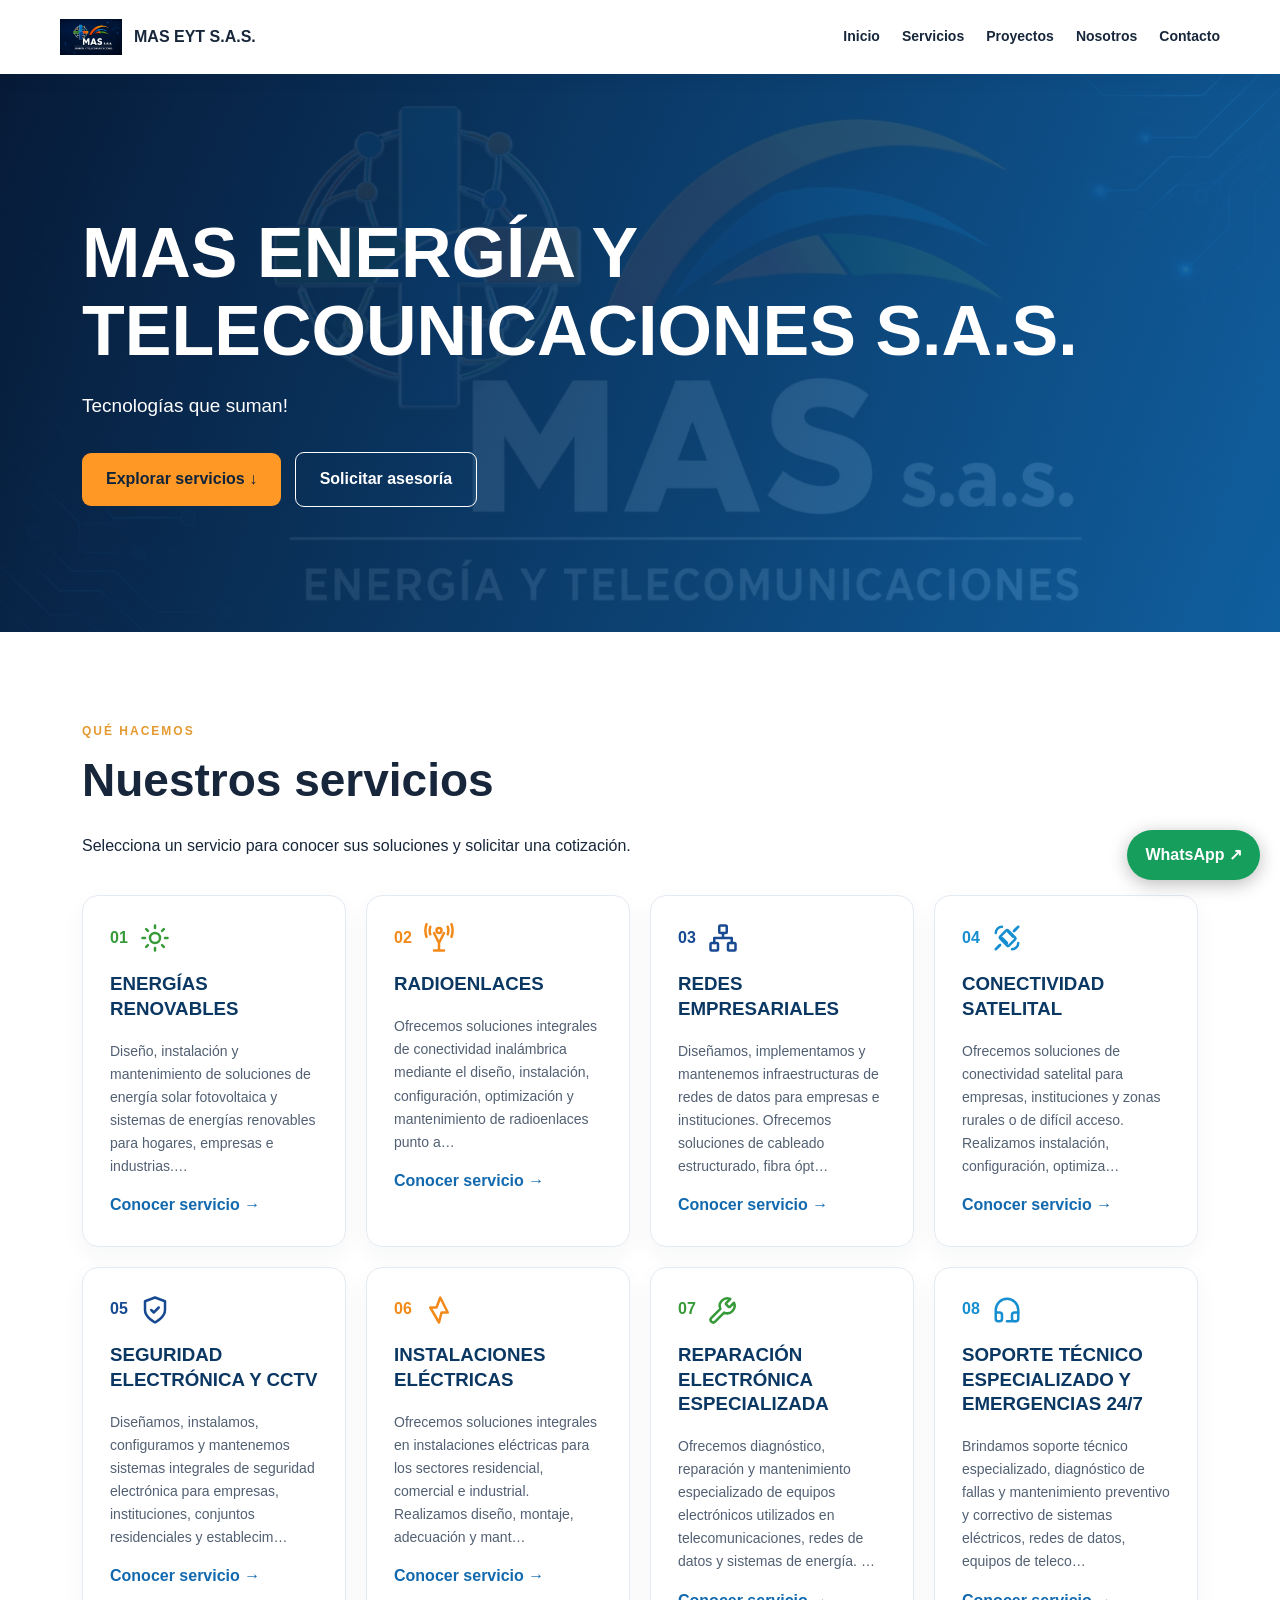
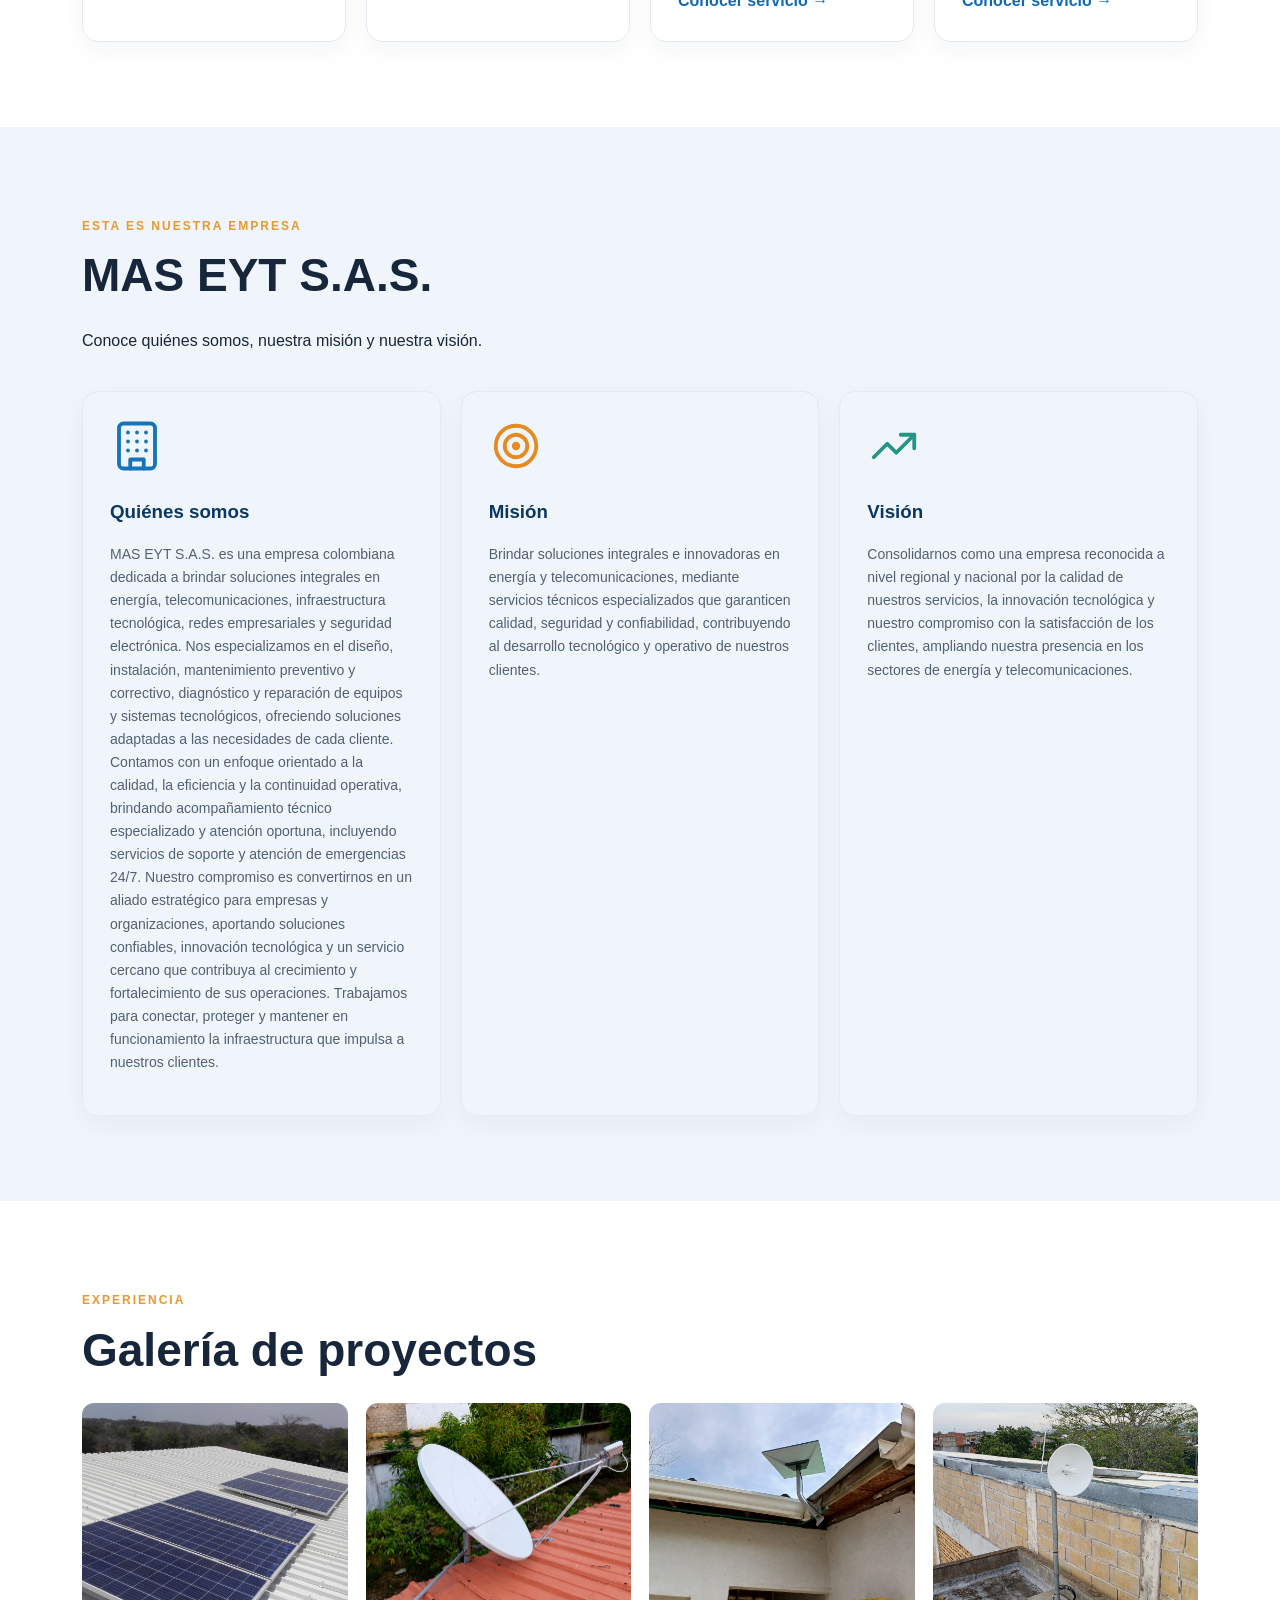
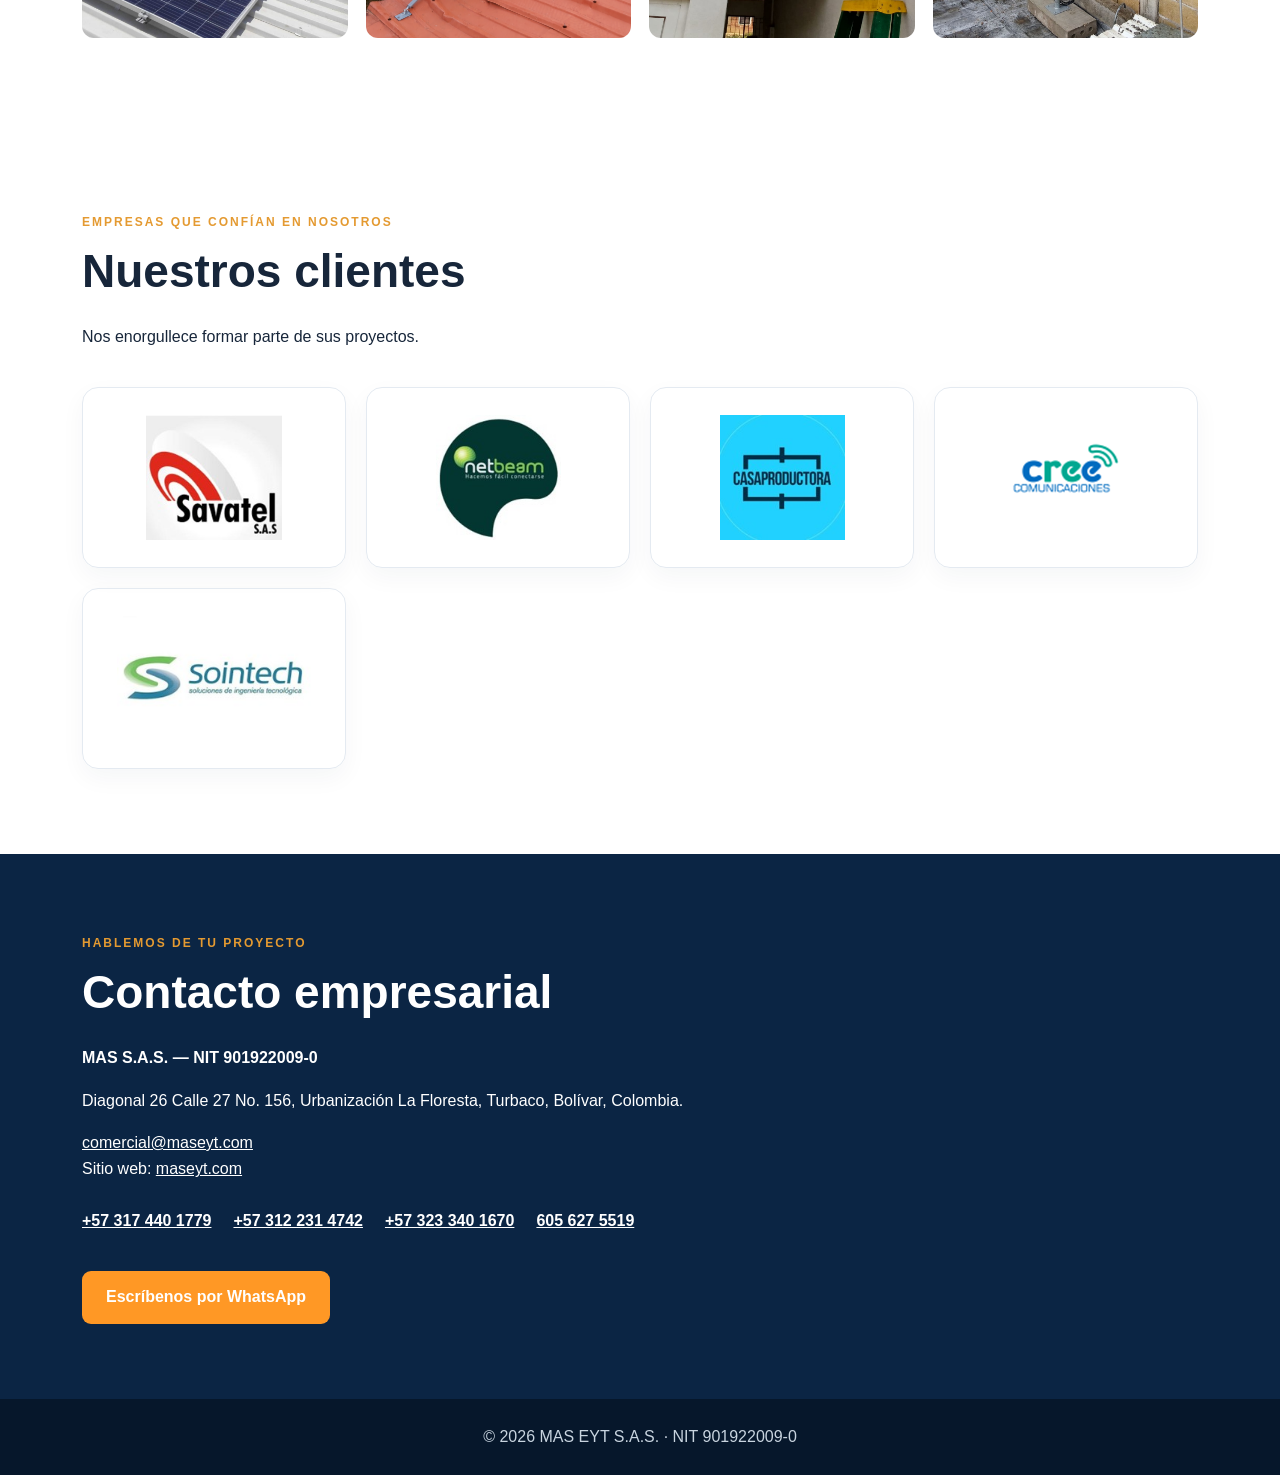
==== commit 70b61148: "Update index.html" ====
--- a/index.html
+++ b/index.html
@@ -8,7 +8,7 @@
 <a class="service" href="servicio.html?id=7"><span class="num" style="color:#168ED0;display:inline-flex;align-items:center;gap:12px;">   08   <svg width="30" height="30" viewBox="0 0 24 24" fill="none" stroke="currentColor" stroke-width="2" stroke-linecap="round" stroke-linejoin="round" aria-hidden="true">     <path d="M3 14h3a2 2 0 0 1 2 2v3a2 2 0 0 1-2 2H5a2 2 0 0 1-2-2v-7a9 9 0 0 1 18 0v7a2 2 0 0 1-2 2h-1"/>     <path d="M21 14h-3a2 2 0 0 0-2 2v3a2 2 0 0 0 2 2"/>     <path d="M12 21h4"/>   </svg> </span><h3>SOPORTE TÉCNICO ESPECIALIZADO Y EMERGENCIAS 24/7</h3><p>Brindamos soporte técnico especializado, diagnóstico de fallas y mantenimiento preventivo y correctivo de sistemas eléctricos, redes de datos, equipos de teleco…</p><span class="more">Conocer servicio →</span></a></div></section><section id="nosotros" class="section muted"><div class="wrap"><span class="eyebrow">Esta es nuestra empresa</span><h2>MAS EYT S.A.S.</h2><p>Conoce quiénes somos, nuestra misión y nuestra visión.</p><div class="grid"><article class="service"><div style="color:#1675BA;margin-bottom:16px;">   <svg width="54" height="54" viewBox="0 0 24 24" fill="none" stroke="currentColor" stroke-width="1.7" stroke-linecap="round" stroke-linejoin="round" aria-hidden="true">     <rect x="4" y="2" width="16" height="20" rx="2"/>     <path d="M9 22v-4h6v4M8 6h.01M12 6h.01M16 6h.01M8 10h.01M12 10h.01M16 10h.01M8 14h.01M12 14h.01M16 14h.01"/>   </svg> </div> <h3>Quiénes somos</h3><p id="quienes-somos"></p></article><article class="service"><div style="color:#E58B24;margin-bottom:16px;">   <svg width="54" height="54" viewBox="0 0 24 24" fill="none" stroke="currentColor" stroke-width="1.7" stroke-linecap="round" stroke-linejoin="round" aria-hidden="true">     <circle cx="12" cy="12" r="9"/>     <circle cx="12" cy="12" r="5"/>     <circle cx="12" cy="12" r="1"/>   </svg> </div> <h3>Misión</h3><p id="mision"></p></article><article class="service"><div style="color:#269585;margin-bottom:16px;">   <svg width="54" height="54" viewBox="0 0 24 24" fill="none" stroke="currentColor" stroke-width="1.7" stroke-linecap="round" stroke-linejoin="round" aria-hidden="true">     <path d="m3 17 6-6 4 4 8-8"/><path d="M15 7h6v6"/>     </svg> </div> <h3>Visión</h3><p id="vision"></p></article></div></div></section><section id="proyectos" class="wrap section"><span class="eyebrow">Experiencia</span><h2>Galería de proyectos</h2><div class="gallery" id="galeria-proyectos"><img loading="lazy" src="assets/uploads/b1fb6195-31af-419f-89ba-320cda5b6b90.jfif" alt="Proyecto y trabajo de MAS S.A.S.">
 <img loading="lazy" src="assets/uploads/7d783d48-de18-4930-9e18-d08ca59373d9.png" alt="Proyecto y trabajo de MAS S.A.S.">
 <img loading="lazy" src="assets/uploads/20241220_173027.jpg" alt="Proyecto y trabajo de MAS S.A.S.">
-<img loading="lazy" src="assets/uploads/20250723_154405.jpg" alt="Proyecto y trabajo de MAS S.A.S."></div></section></main><section id="clientes" class="wrap section">   <span class="eyebrow">Empresas que confían en nosotros</span>   <h2>Nuestros clientes</h2>   <p>Nos enorgullece formar parte de sus proyectos.</p>   <div id="logos-clientes" class="grid"></div> </section> <section id="contacto" class="contact"><div class="wrap"><span class="eyebrow">Hablemos de tu proyecto</span><h2>Contacto empresarial</h2><p><b>MAS S.A.S. — NIT 901922009-0</b></p><p>Diagonal 26 Calle 27 No. 105D, Urbanización La Floresta, Turbaco, Bolívar, Colombia.</p><p><a href="mailto:comercial@maseyt.com">comercial@maseyt.com</a><br>Sitio web: <a href="https://maseyt.com">maseyt.com</a></p><div class="phones">
+<img loading="lazy" src="assets/uploads/20250723_154405.jpg" alt="Proyecto y trabajo de MAS S.A.S."></div></section></main><section id="clientes" class="wrap section">   <span class="eyebrow">Empresas que confían en nosotros</span>   <h2>Nuestros clientes</h2>   <p>Nos enorgullece formar parte de sus proyectos.</p>   <div id="logos-clientes" class="grid"></div> </section> <section id="contacto" class="contact"><div class="wrap"><span class="eyebrow">Hablemos de tu proyecto</span><h2>Contacto empresarial</h2><p><b>MAS S.A.S. — NIT 901922009-0</b></p><p>Diagonal 26 Calle 27 No. 156, Urbanización La Floresta, Turbaco, Bolívar, Colombia.</p><p><a href="mailto:comercial@maseyt.com">comercial@maseyt.com</a><br>Sitio web: <a href="https://maseyt.com">maseyt.com</a></p><div class="phones">
   <a href="tel:+573174401779">317 440 1779</a>
   <a href="tel:+573122314742">312 231 4742</a>
   <a href="tel:+573233401670">323 340 1670</a>
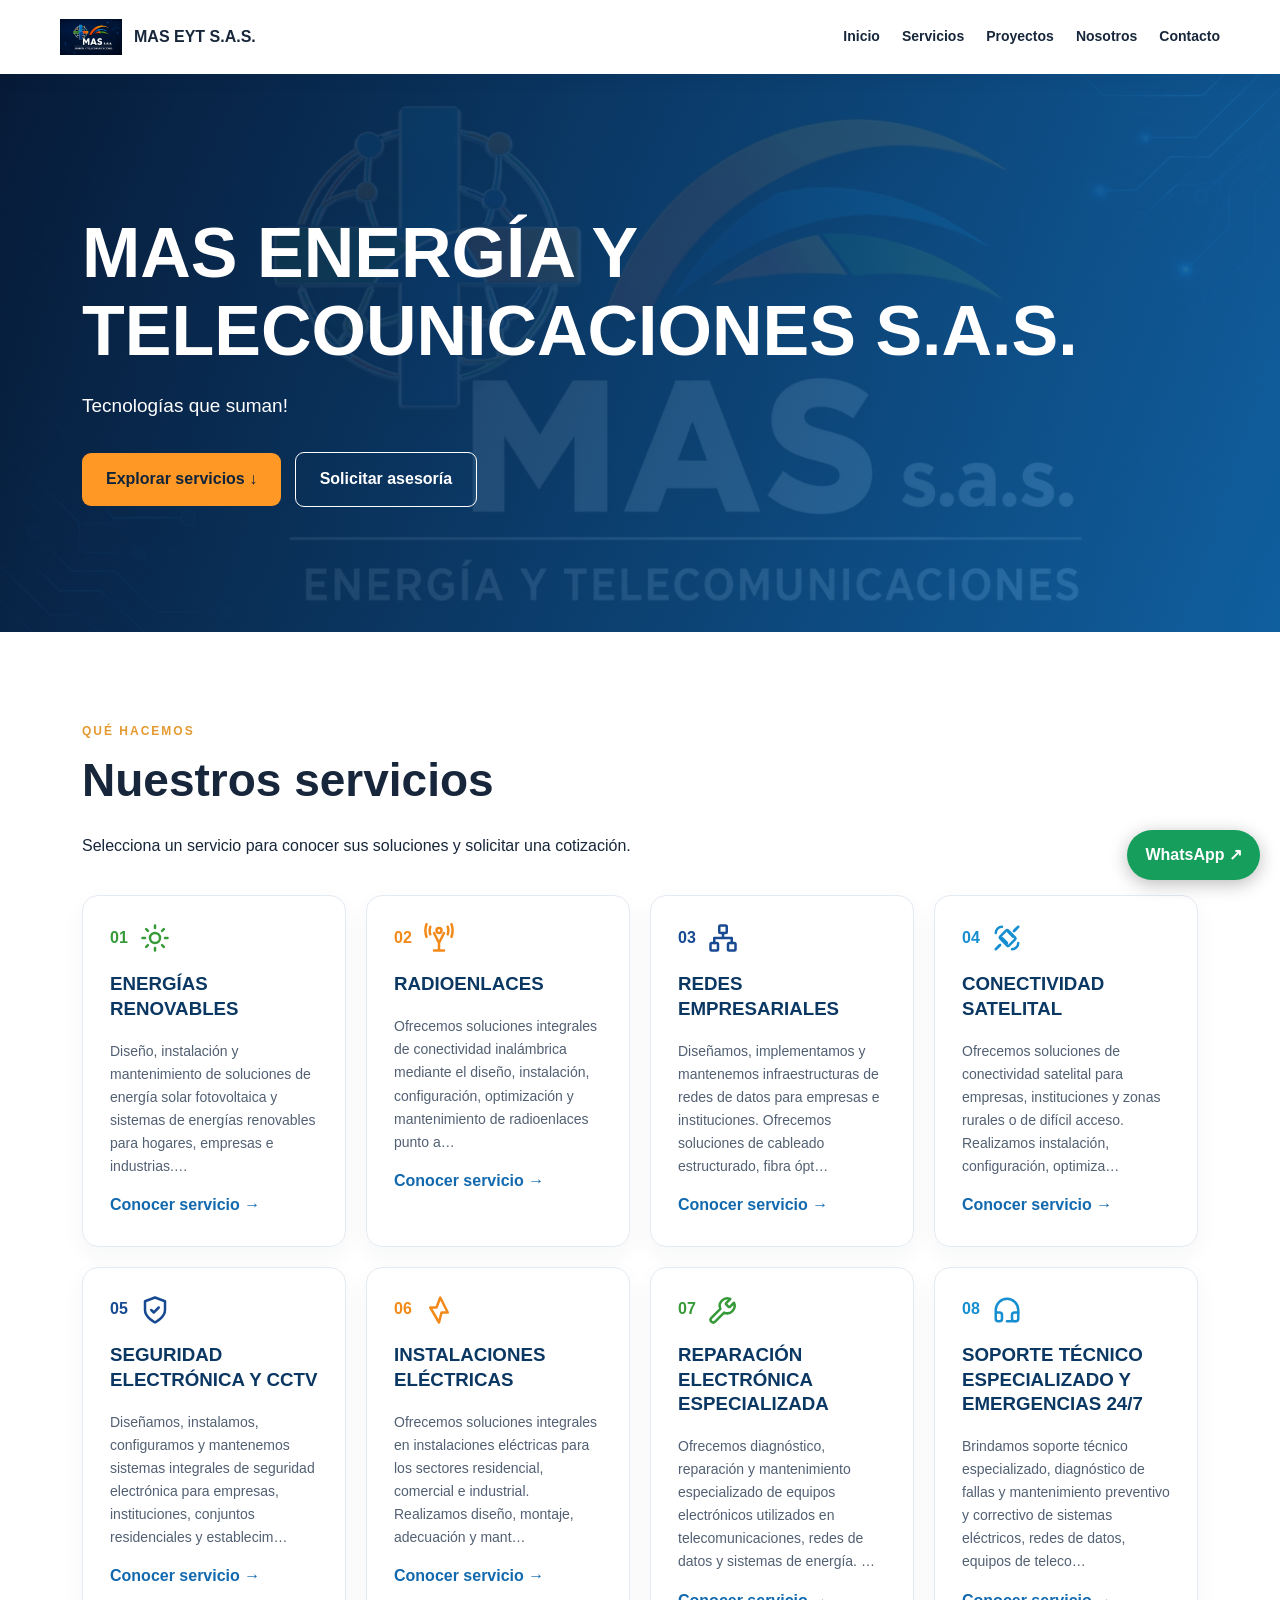
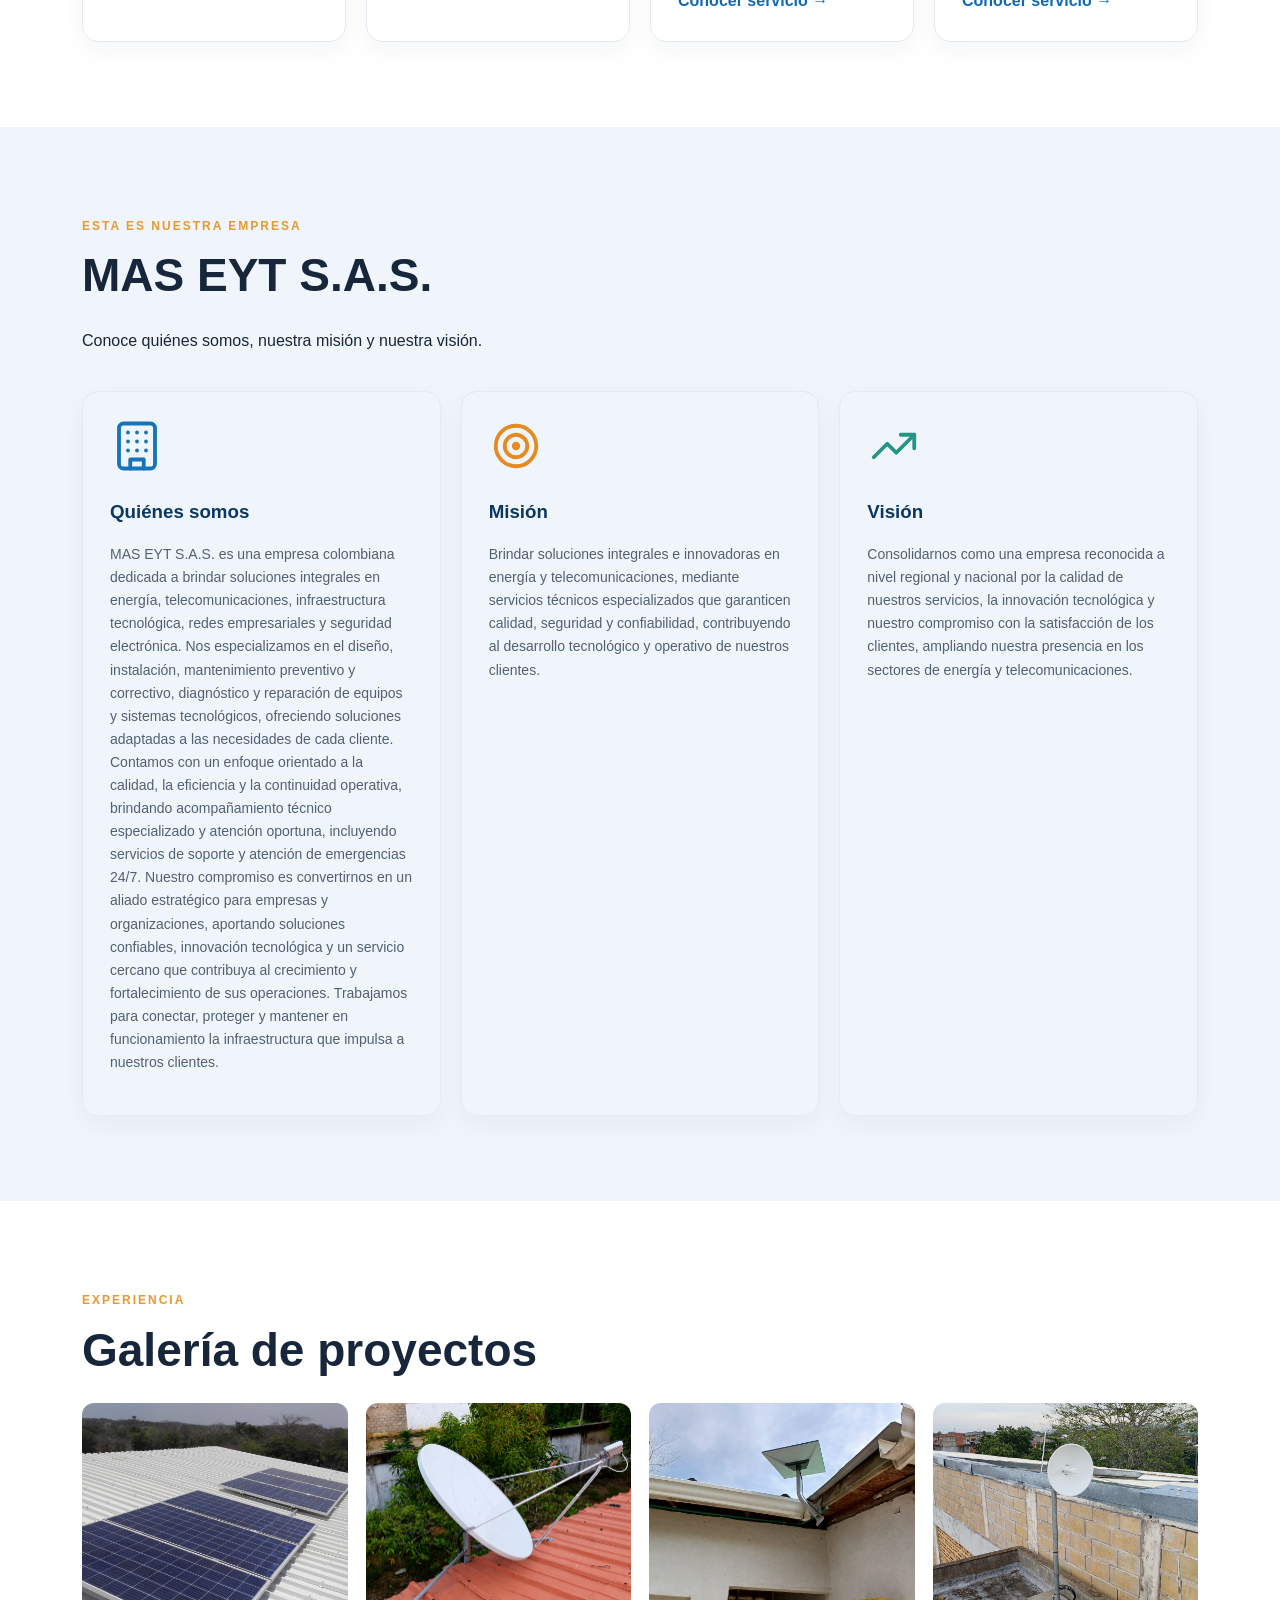
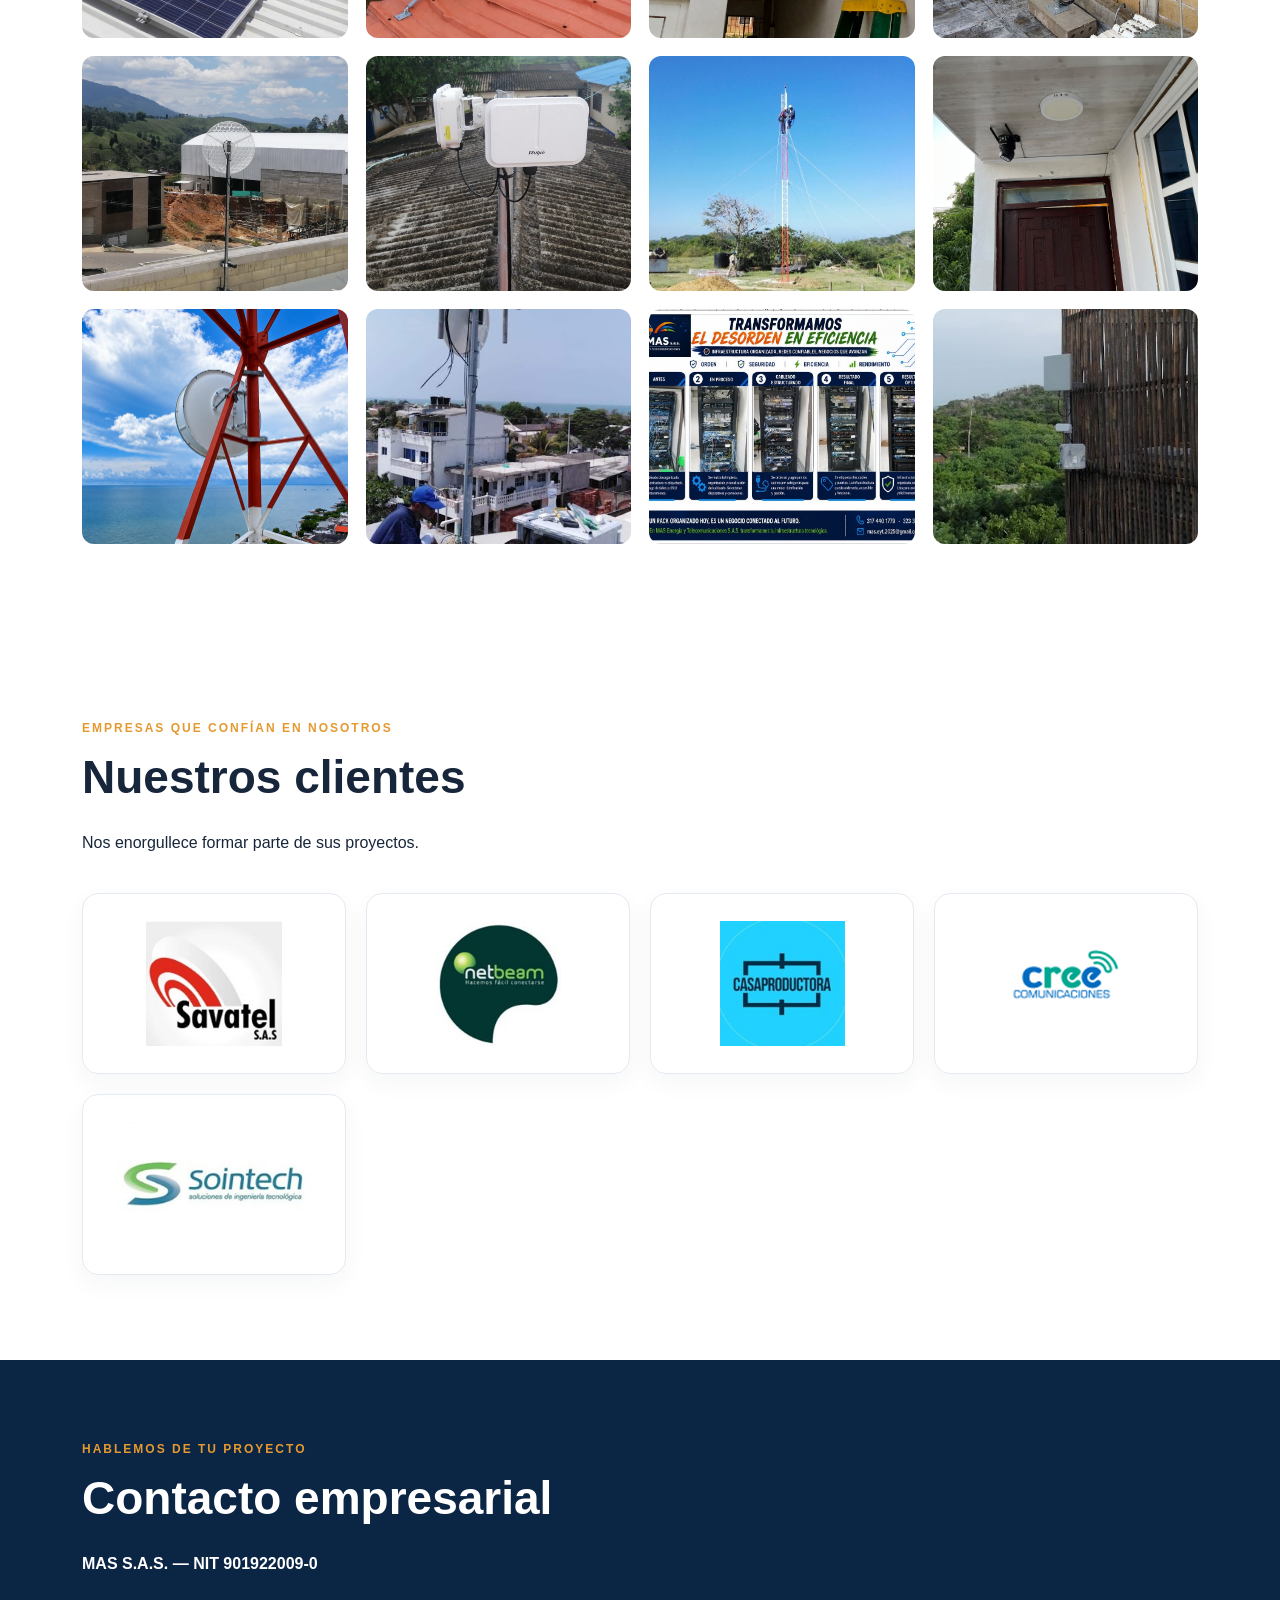
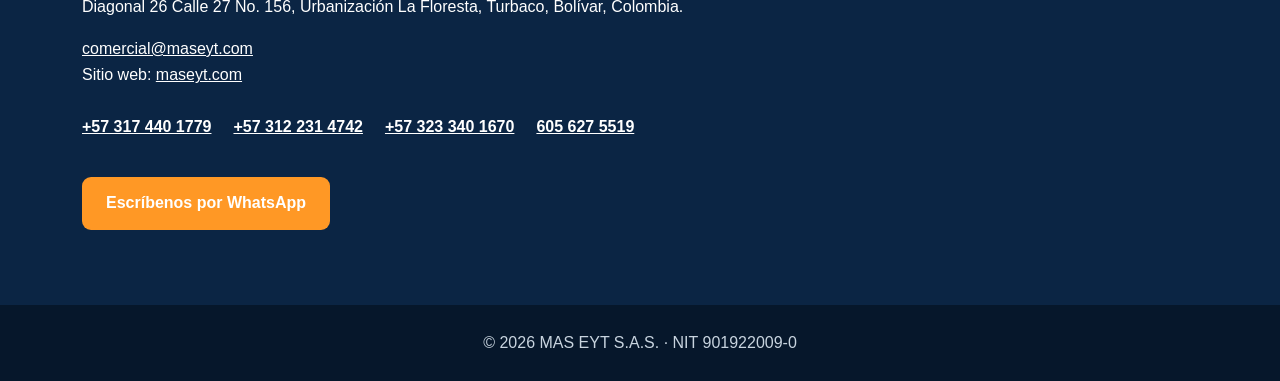
==== commit 6ba614af: "Update index.html" ====
--- a/index.html
+++ b/index.html
@@ -13,7 +13,25 @@
   <a href="tel:+573122314742">312 231 4742</a>
   <a href="tel:+573233401670">323 340 1670</a>
   <a href="tel:+576056275519">605 627 5519</a>
-</div><a class="btn" href="https://wa.me/573233401670" target="_blank" rel="noopener">Escríbenos por WhatsApp</a></div></section><footer>© 2026 MAS S.A.S. · Energía y Telecomunicaciones · NIT 901922009-0</footer><a class="floating" href="https://wa.me/573233401670" aria-label="WhatsApp">WhatsApp ↗</a>
+</div><a class="btn" href="https://wa.me/573233401670" target="_blank" rel="noopener">Escríbenos por WhatsApp</a></div></section><footer><div style="text-align:center; padding:15px;">
+  <p style="font-weight:bold;">
+    Síguenos en nuestras redes sociales
+  </p>
+
+  <a href="https://www.instagram.com/mas.eyt.2025/"
+     target="_blank"
+     rel="noopener noreferrer"
+     style="display:inline-block; margin:10px; color:#C13584; text-decoration:none; font-weight:bold;">
+    📷 Instagram
+  </a>
+
+  <a href="https://www.facebook.com/profile.php?id=61592589513034"
+     target="_blank"
+     rel="noopener noreferrer"
+     style="display:inline-block; margin:10px; color:#1877F2; text-decoration:none; font-weight:bold;">
+    Facebook
+  </a>
+</div>© 2026 MAS S.A.S. · Energía y Telecomunicaciones · NIT 901922009-0</footer><a class="floating" href="https://wa.me/573233401670" aria-label="WhatsApp">WhatsApp ↗</a>
 <script>
 fetch('/contenido/inicio.json')
   .then(respuesta => {
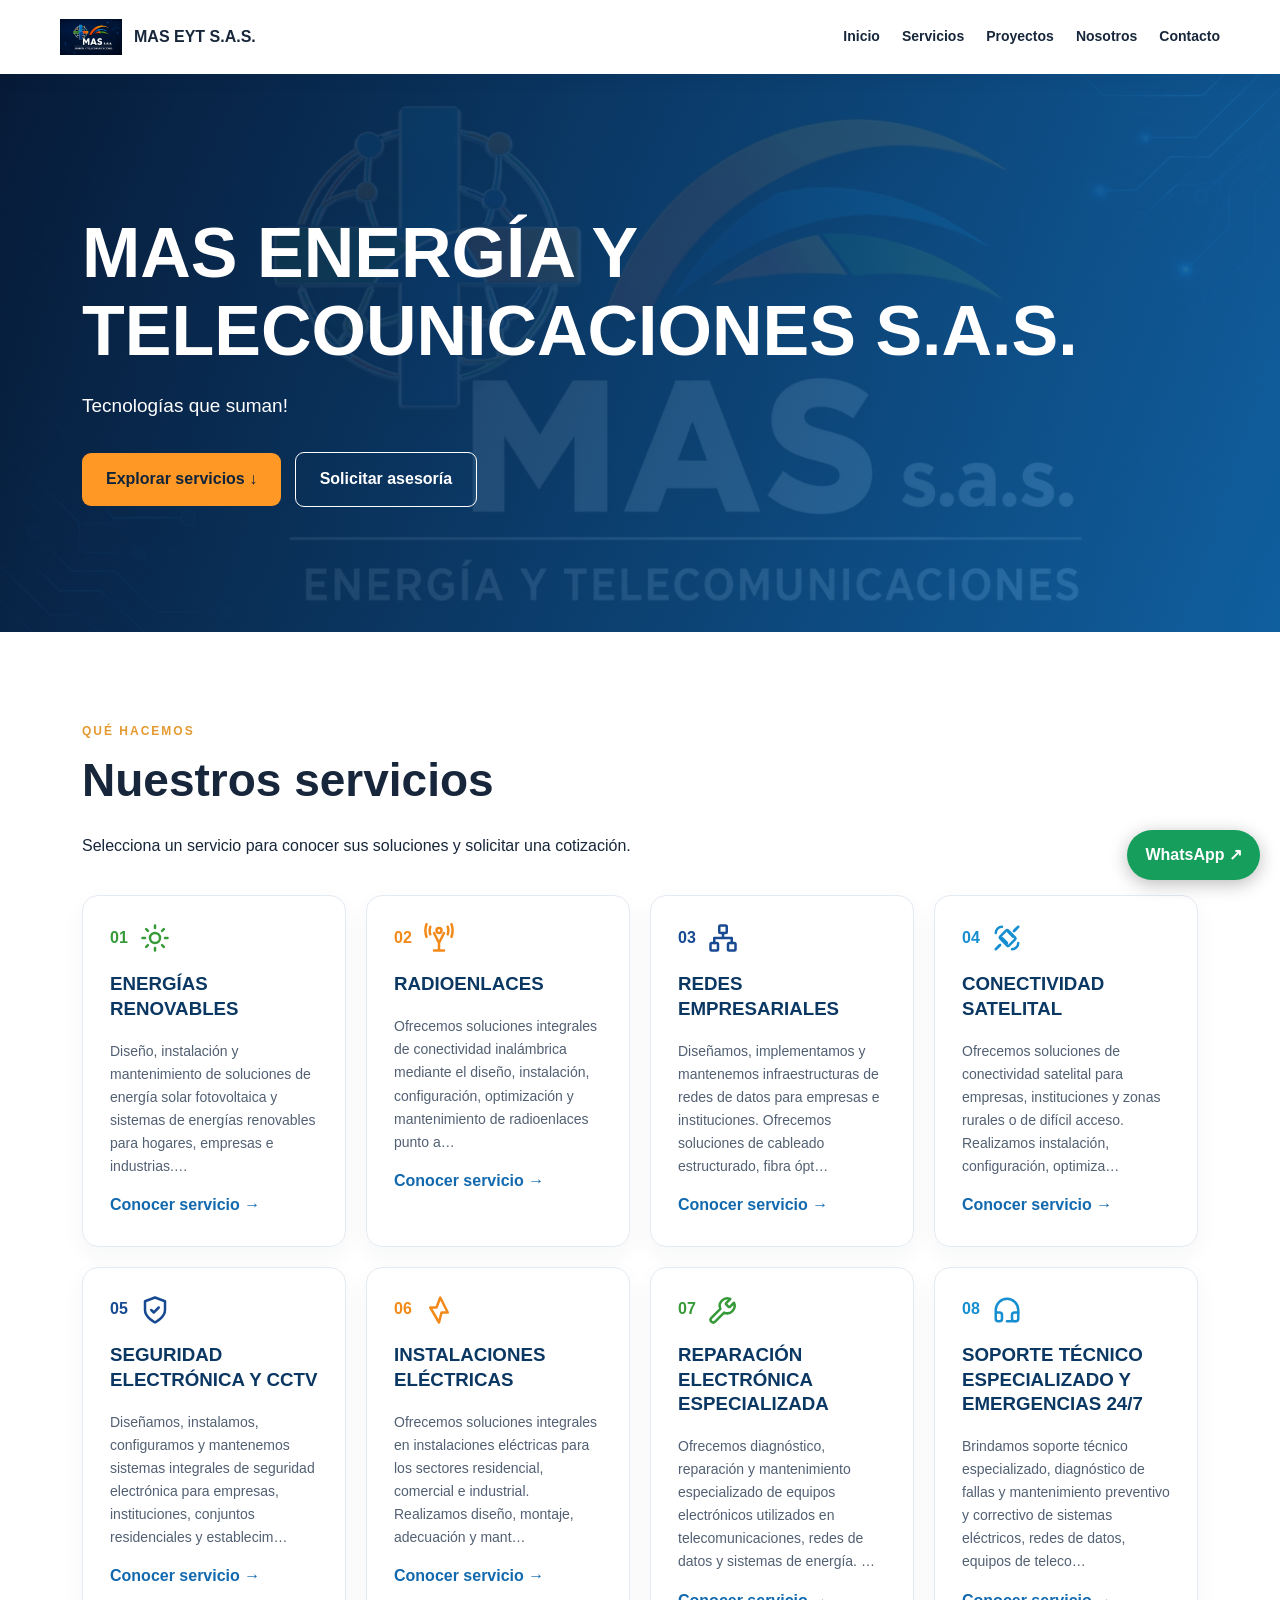
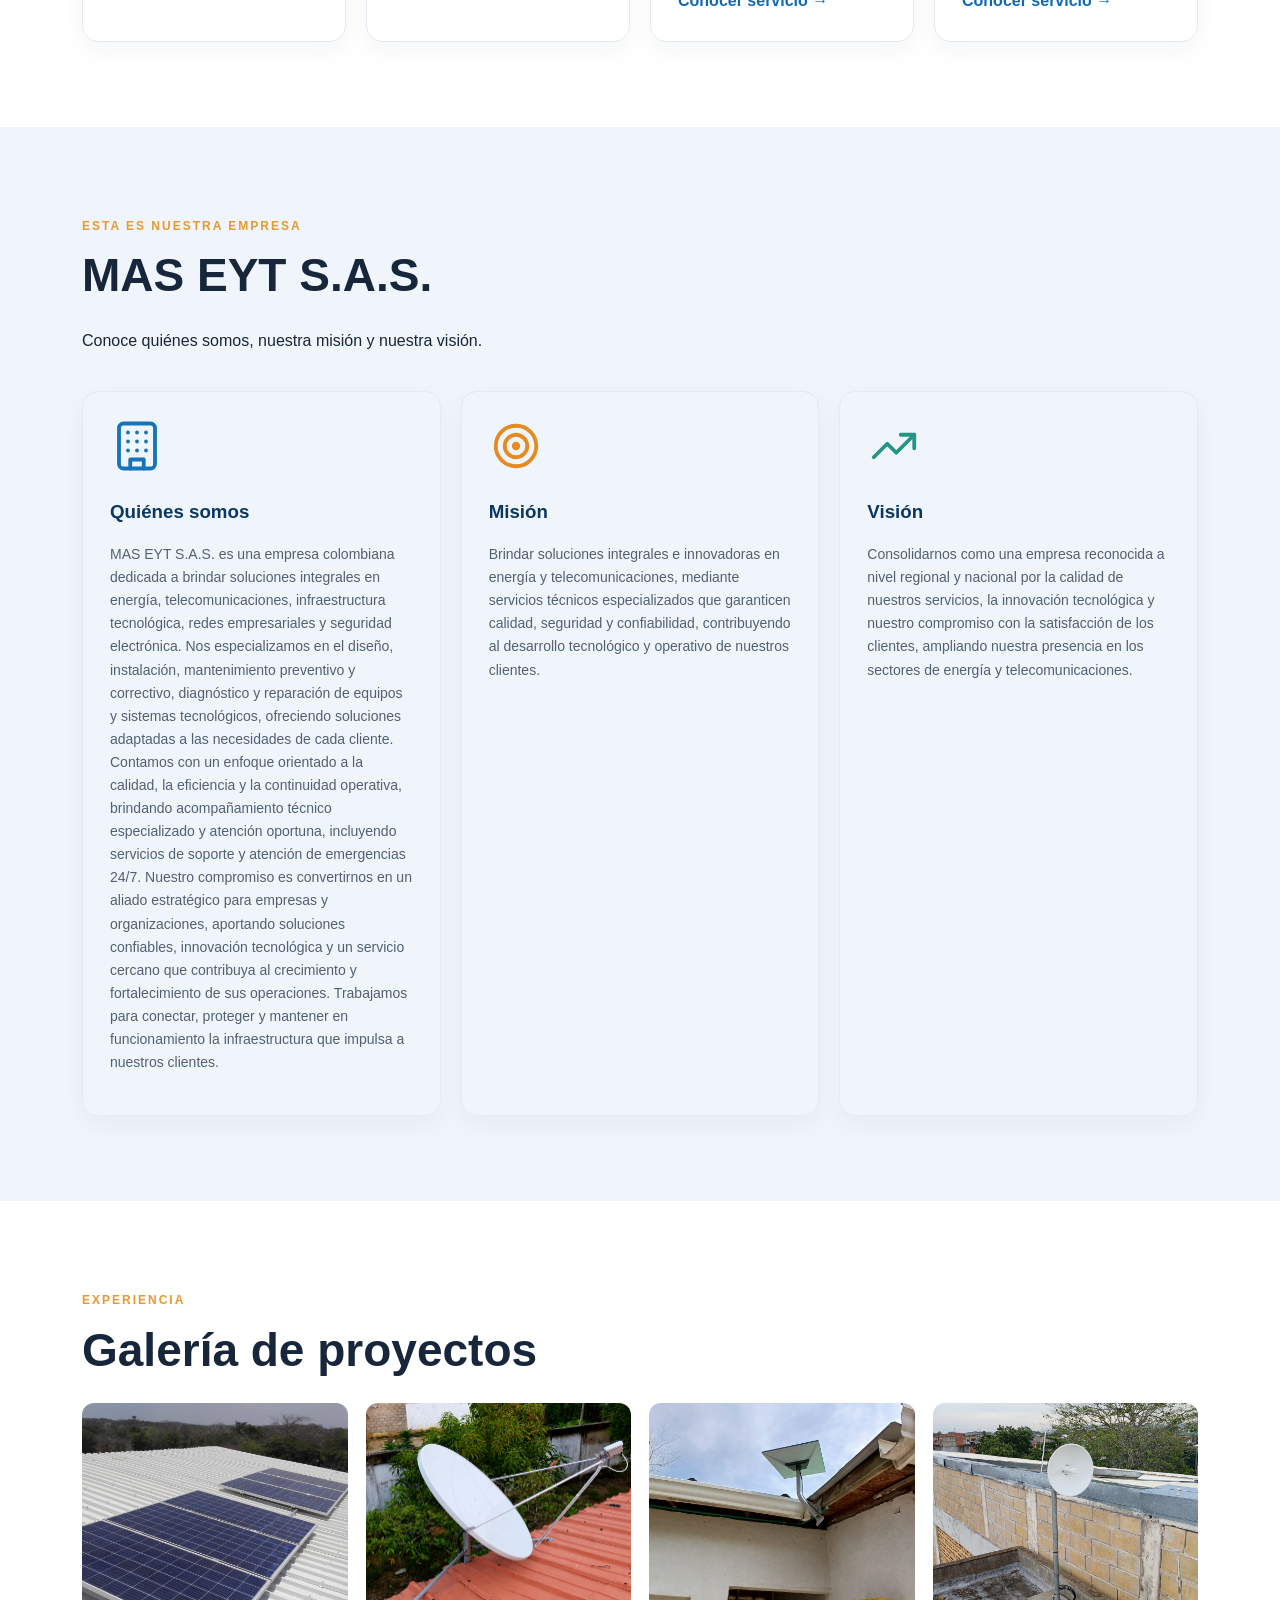
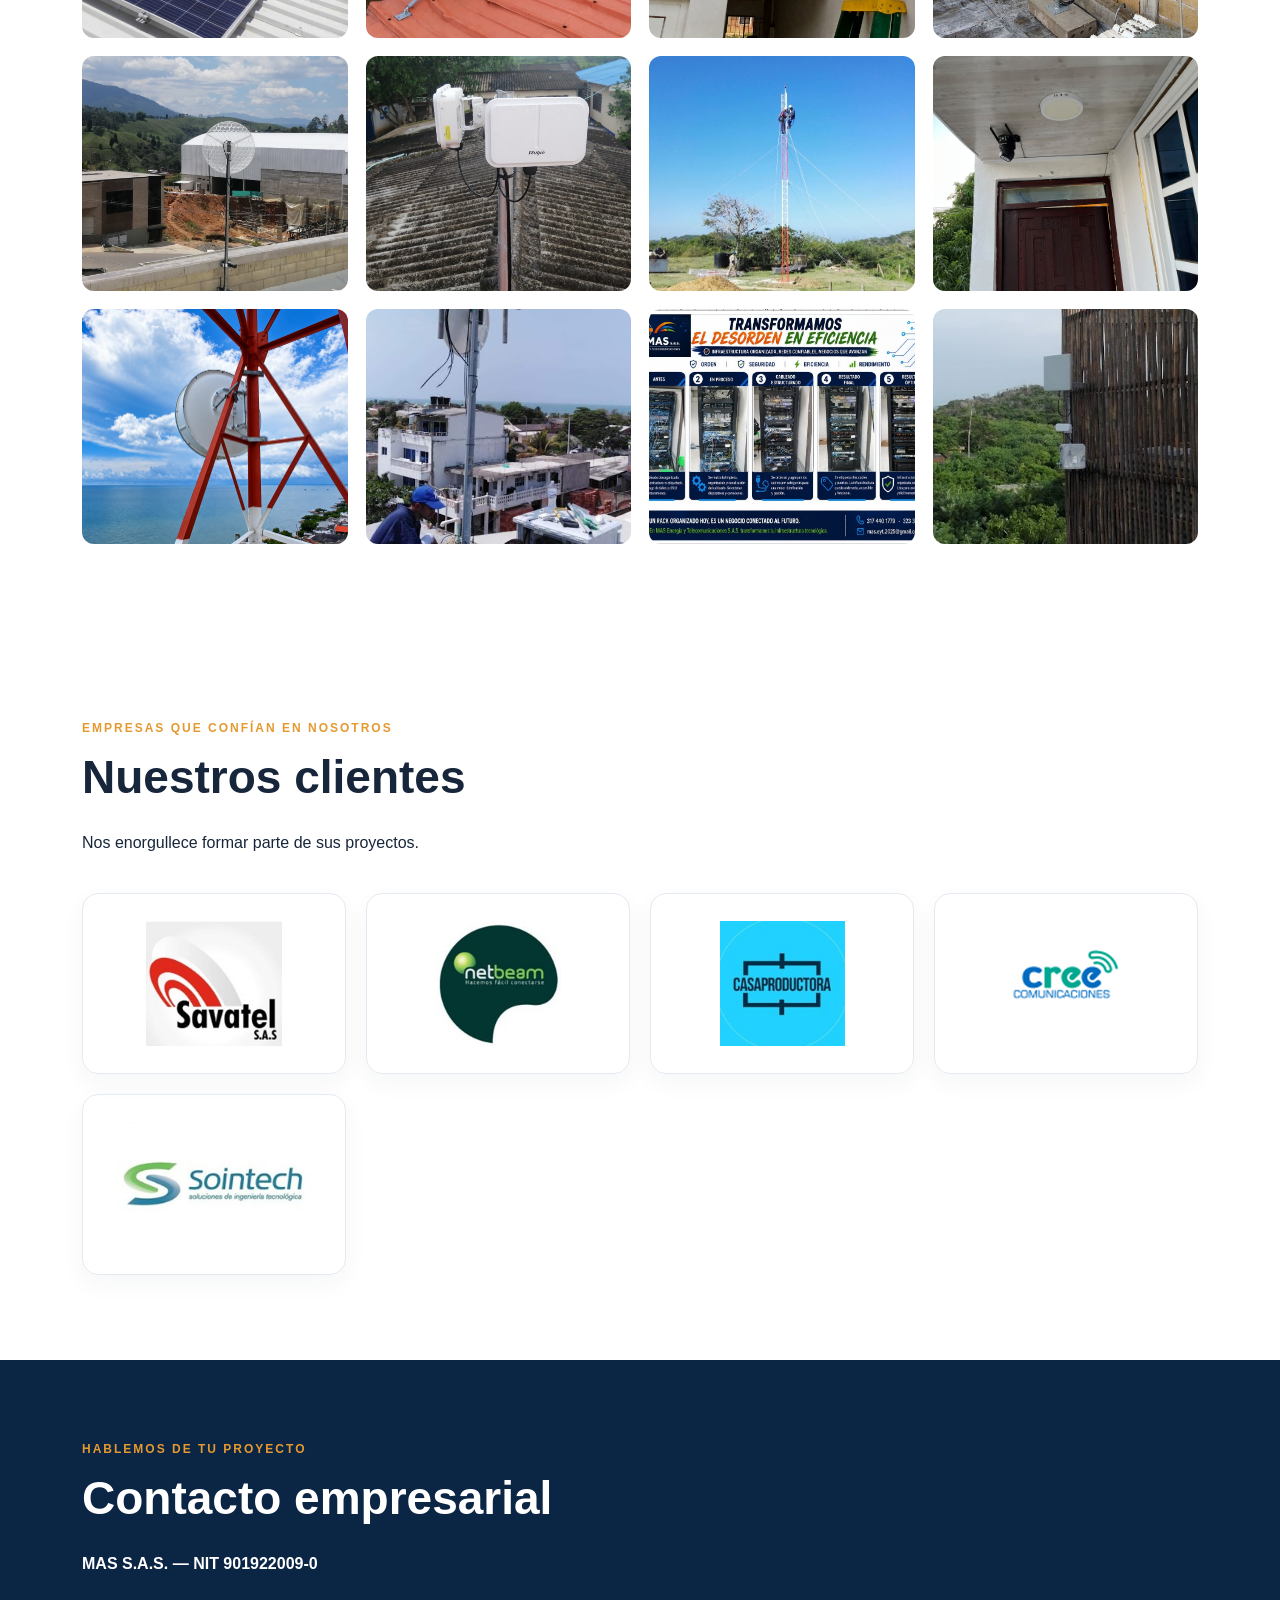
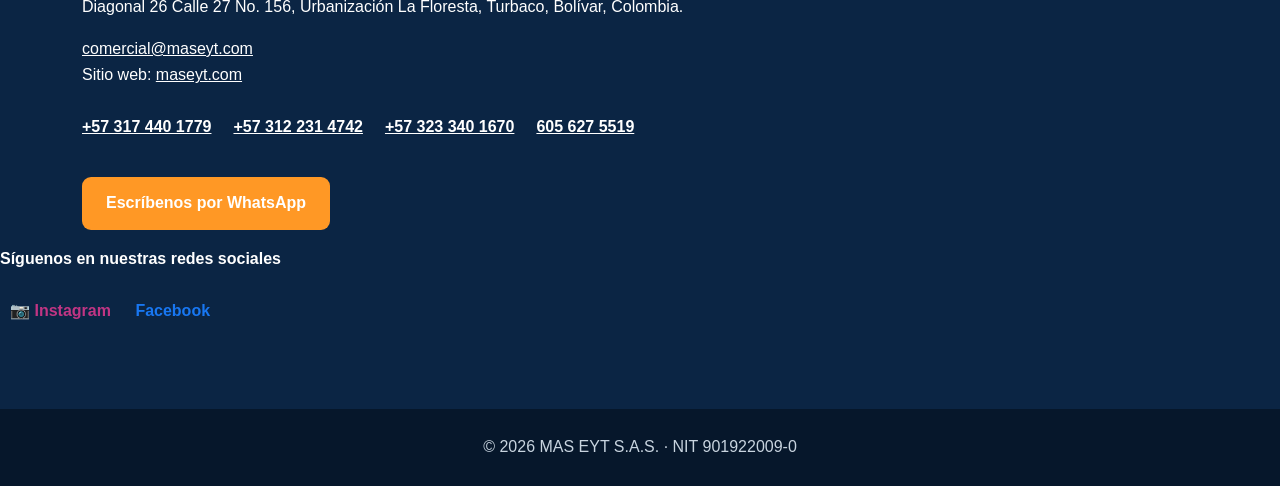
==== commit 4a3386ec: "Update index.html" ====
--- a/index.html
+++ b/index.html
@@ -13,8 +13,7 @@
   <a href="tel:+573122314742">312 231 4742</a>
   <a href="tel:+573233401670">323 340 1670</a>
   <a href="tel:+576056275519">605 627 5519</a>
-</div><a class="btn" href="https://wa.me/573233401670" target="_blank" rel="noopener">Escríbenos por WhatsApp</a></div></section><footer><div style="text-align:center; padding:15px;">
-  <p style="font-weight:bold;">
+</div><a class="btn" href="https://wa.me/573233401670" target="_blank" rel="noopener">Escríbenos por WhatsApp</a></div> <p style="font-weight:bold;">
     Síguenos en nuestras redes sociales
   </p>
 
@@ -30,7 +29,8 @@
      rel="noopener noreferrer"
      style="display:inline-block; margin:10px; color:#1877F2; text-decoration:none; font-weight:bold;">
     Facebook
-  </a>
+  </a></section><footer><div style="text-align:center; padding:15px;">
+
 </div>© 2026 MAS S.A.S. · Energía y Telecomunicaciones · NIT 901922009-0</footer><a class="floating" href="https://wa.me/573233401670" aria-label="WhatsApp">WhatsApp ↗</a>
 <script>
 fetch('/contenido/inicio.json')
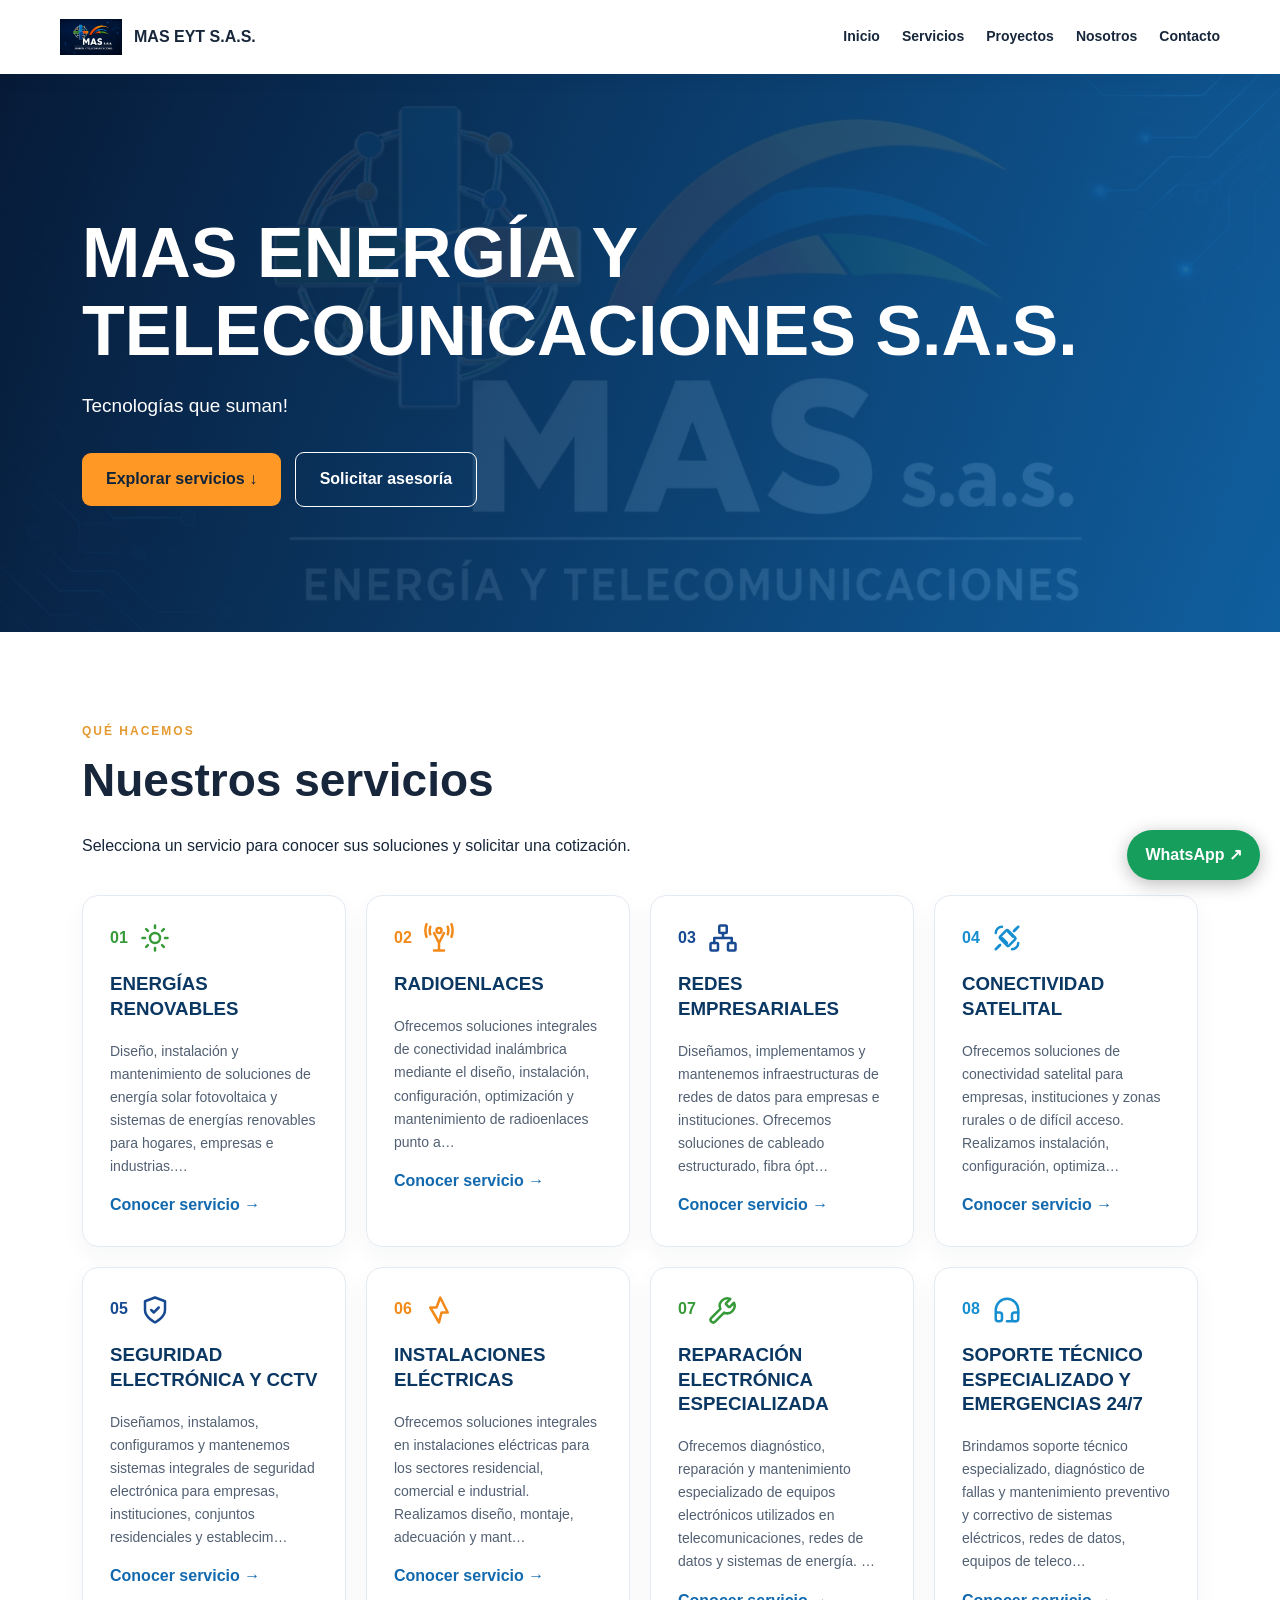
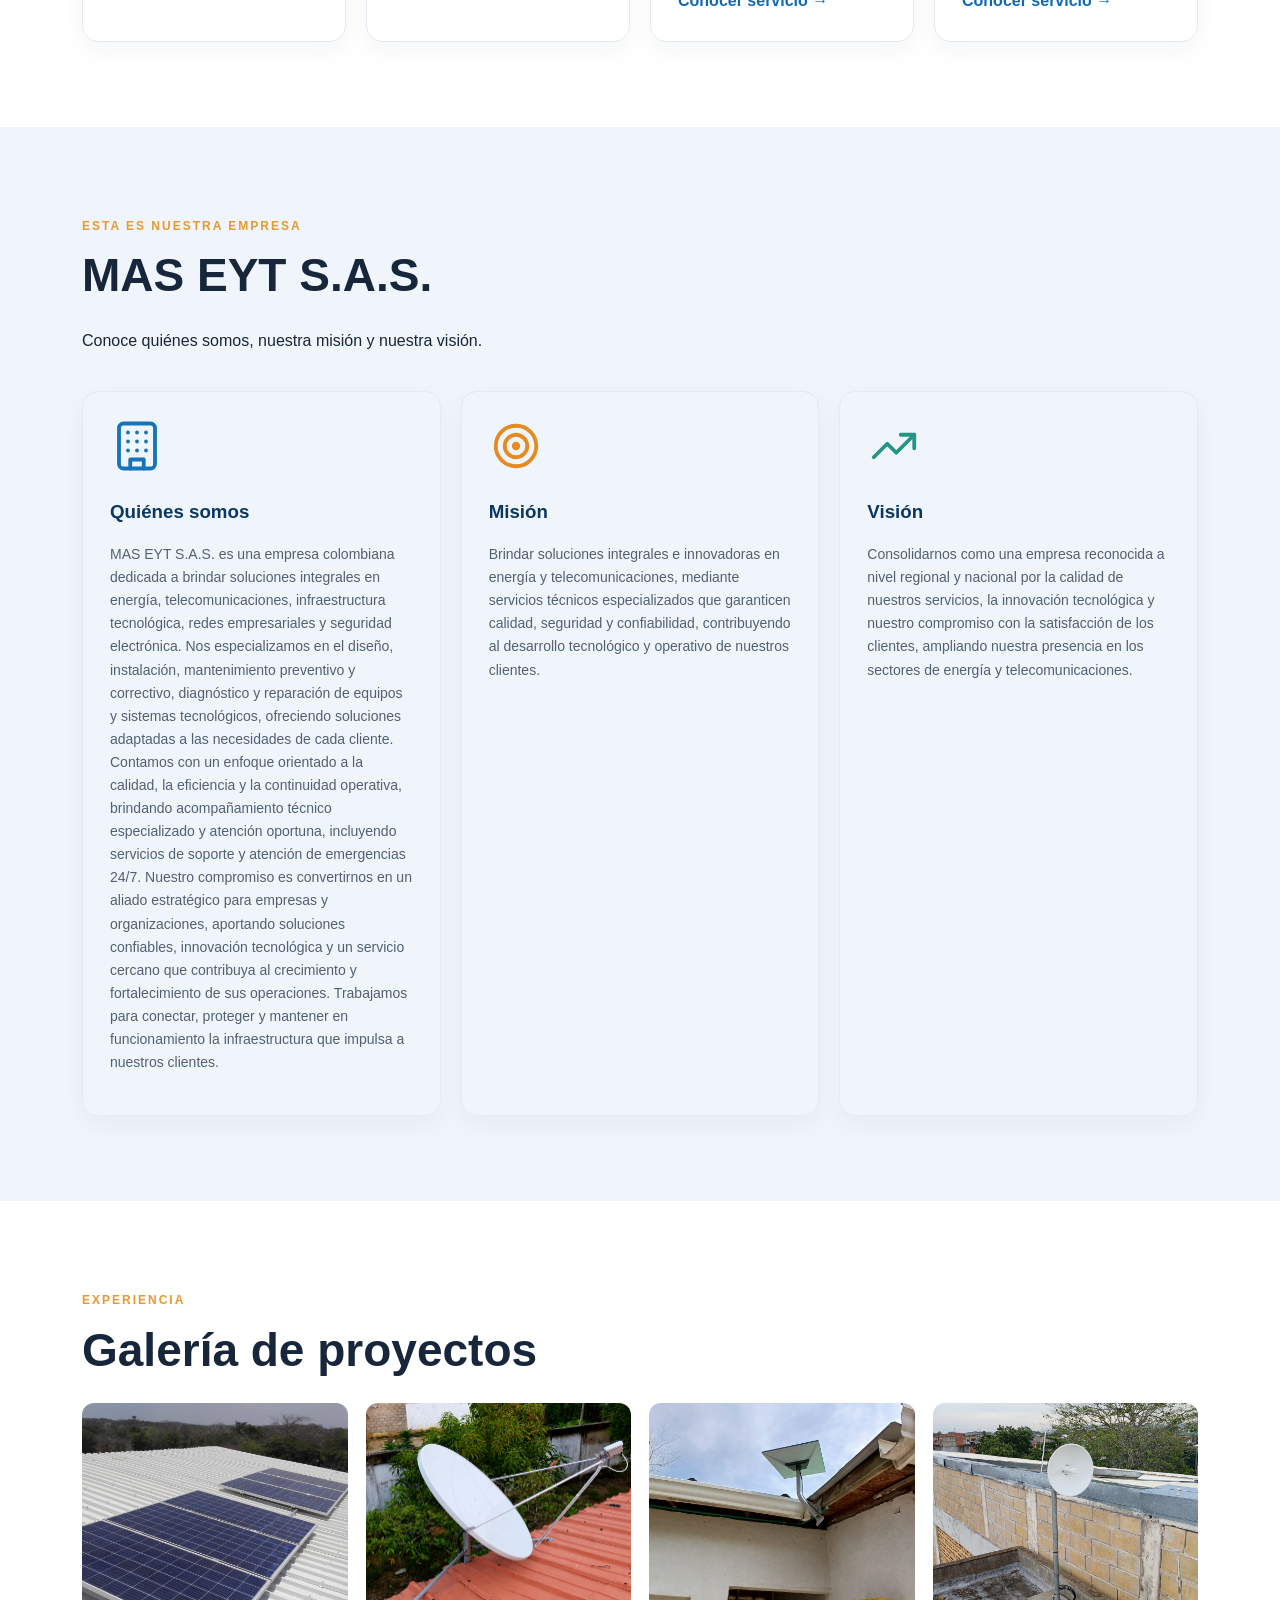
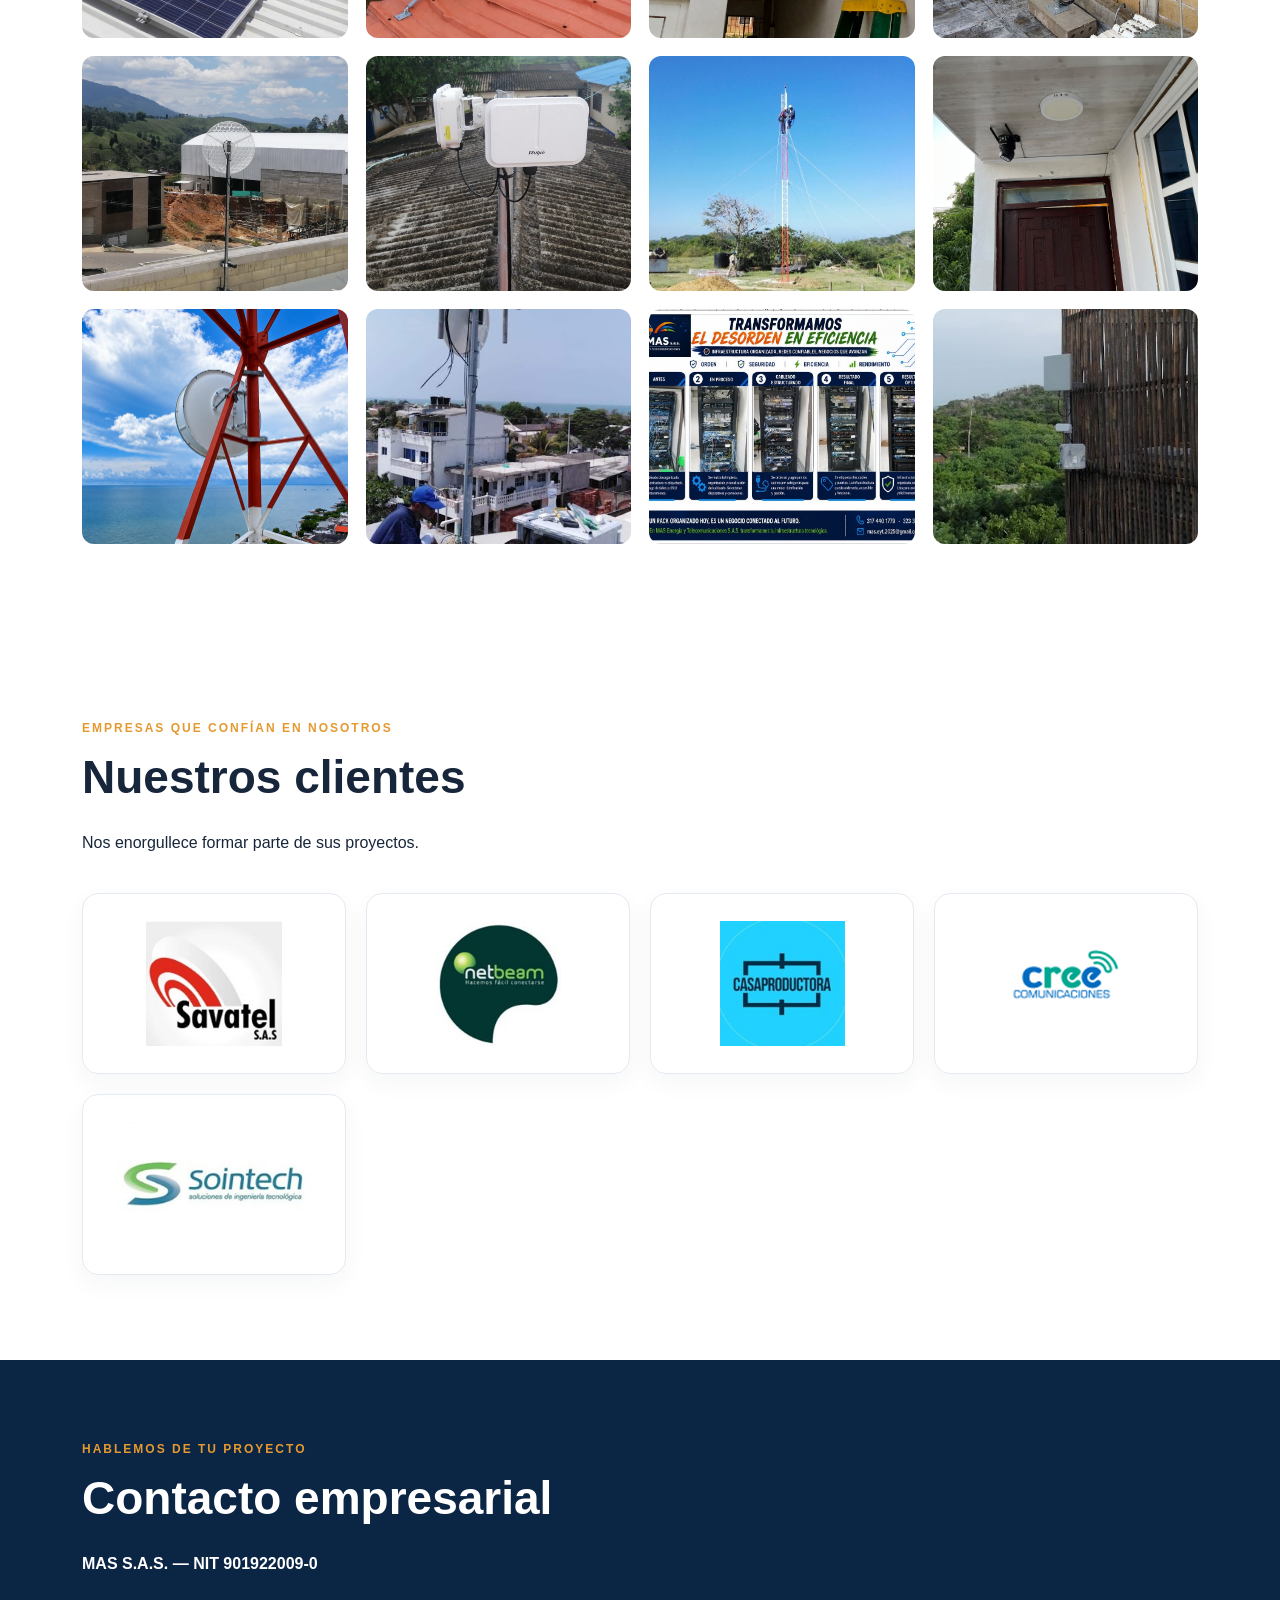
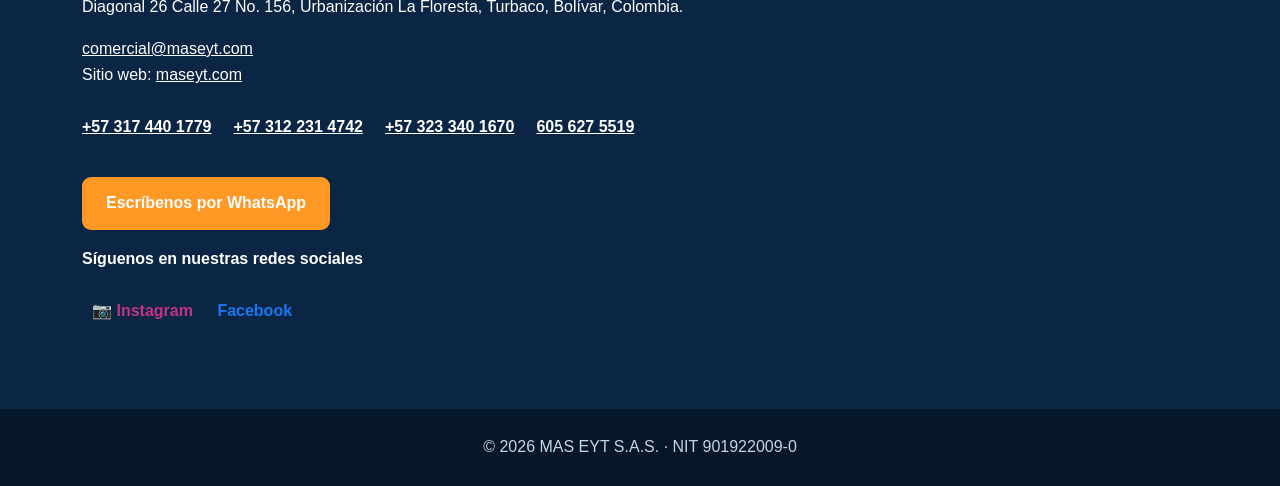
==== commit a4437f47: "Update index.html" ====
--- a/index.html
+++ b/index.html
@@ -13,8 +13,8 @@
   <a href="tel:+573122314742">312 231 4742</a>
   <a href="tel:+573233401670">323 340 1670</a>
   <a href="tel:+576056275519">605 627 5519</a>
-</div><a class="btn" href="https://wa.me/573233401670" target="_blank" rel="noopener">Escríbenos por WhatsApp</a></div> <p style="font-weight:bold;">
-    Síguenos en nuestras redes sociales
+</div><a class="btn" href="https://wa.me/573233401670" target="_blank" rel="noopener">Escríbenos por WhatsApp</a> <p style="font-weight:bold;">
+          Síguenos en nuestras redes sociales
   </p>
 
   <a href="https://www.instagram.com/mas.eyt.2025/"
@@ -29,7 +29,7 @@
      rel="noopener noreferrer"
      style="display:inline-block; margin:10px; color:#1877F2; text-decoration:none; font-weight:bold;">
     Facebook
-  </a></section><footer><div style="text-align:center; padding:15px;">
+  </a></div></section><footer><div style="text-align:center; padding:15px;">
 
 </div>© 2026 MAS S.A.S. · Energía y Telecomunicaciones · NIT 901922009-0</footer><a class="floating" href="https://wa.me/573233401670" aria-label="WhatsApp">WhatsApp ↗</a>
 <script>
